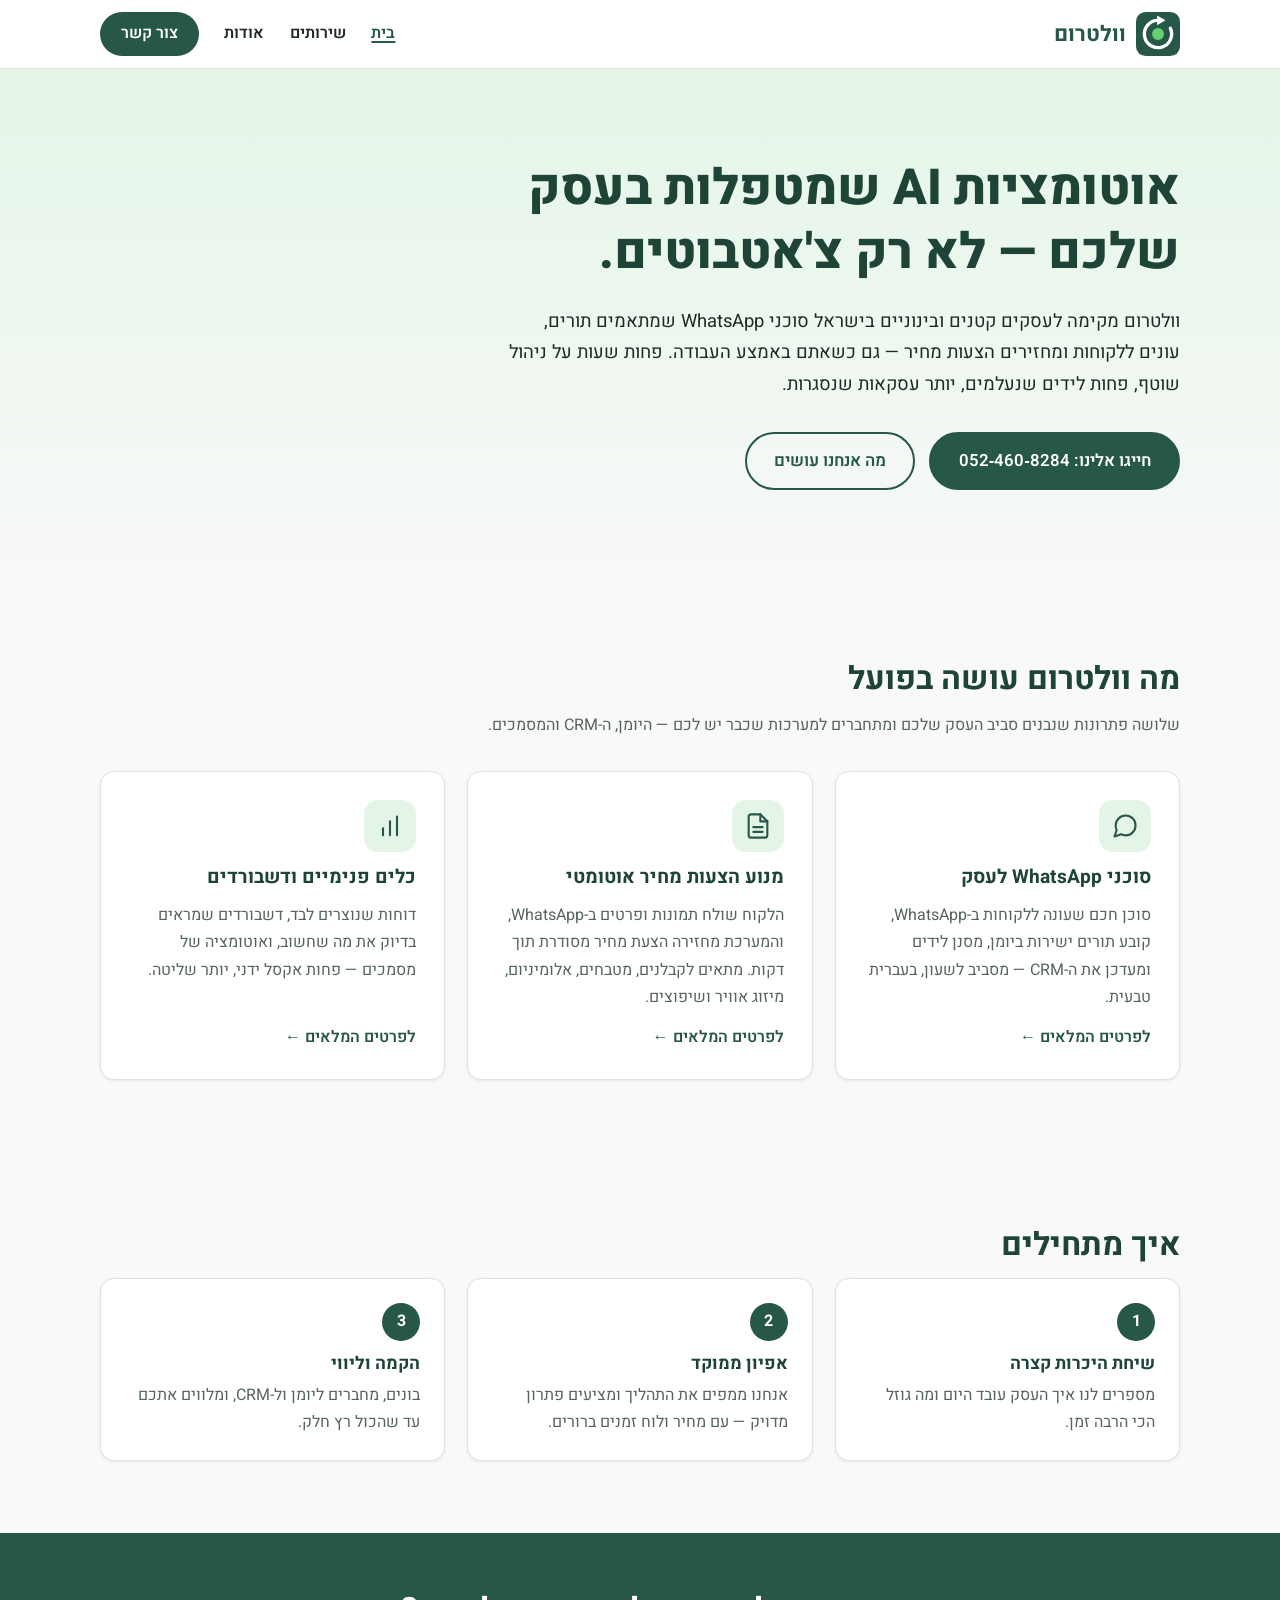
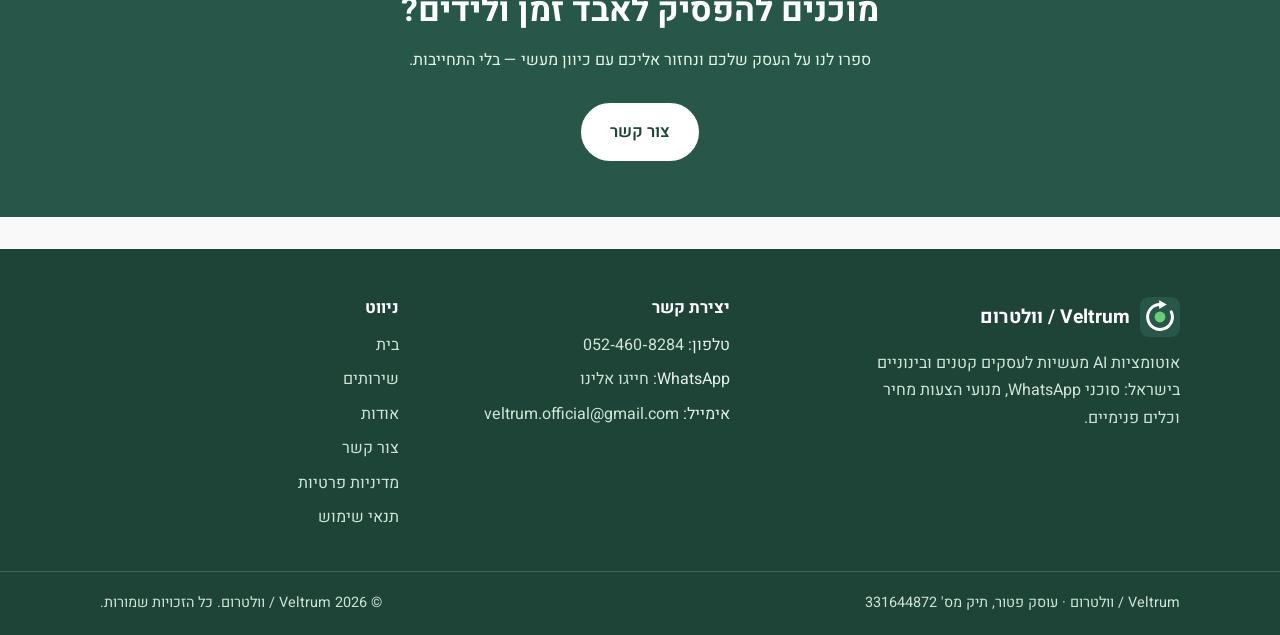
==== index.html @ fa0edea5 "Temporarily route WhatsApp contact links to phone dialing The business WhatsApp number is offline wh" ====
<!DOCTYPE html>
<html lang="he" dir="rtl">
<head>
  <meta charset="UTF-8">
  <meta name="viewport" content="width=device-width, initial-scale=1.0">
  <title>Veltrum / וולטרום — אוטומציות AI לעסקים בישראל</title>
  <meta name="description" content="וולטרום בונה סוכני WhatsApp לתיאום תורים ושירות לקוחות, מנועי הצעות מחיר אוטומטיים וכלים פנימיים לעסקים קטנים ובינוניים בישראל.">
  <link rel="canonical" href="https://veltrumhq.com/">
  <meta property="og:type" content="website">
  <meta property="og:site_name" content="Veltrum">
  <meta property="og:locale" content="he_IL">
  <meta property="og:title" content="Veltrum / וולטרום — אוטומציות AI לעסקים בישראל">
  <meta property="og:description" content="סוכני WhatsApp, מנועי הצעות מחיר וכלים פנימיים — אוטומציה מעשית עם תוצאות מדידות.">
  <meta property="og:url" content="https://veltrumhq.com/">
  <link rel="icon" type="image/svg+xml" href="assets/logo.svg">
  <link rel="preconnect" href="https://fonts.googleapis.com">
  <link rel="preconnect" href="https://fonts.gstatic.com" crossorigin>
  <link href="https://fonts.googleapis.com/css2?family=Heebo:wght@400;600;700;800&display=swap" rel="stylesheet">
  <link rel="stylesheet" href="css/style.css">
  <script type="application/ld+json">
  {
    "@context": "https://schema.org",
    "@type": "ProfessionalService",
    "name": "Veltrum",
    "alternateName": "וולטרום",
    "url": "https://veltrumhq.com/",
    "logo": "https://veltrumhq.com/assets/logo.svg",
    "telephone": "+972-52-460-8284",
    "email": "veltrum.official@gmail.com",
    "description": "אוטומציות AI לעסקים קטנים ובינוניים בישראל: סוכני WhatsApp, מנועי הצעות מחיר וכלים פנימיים.",
    "address": { "@type": "PostalAddress", "addressCountry": "IL" },
    "areaServed": "IL",
    "sameAs": ["https://wa.me/972524608284"]
  }
  </script>
</head>
<body>

  <header class="site-header">
    <div class="container header-inner">
      <a class="brand" href="index.html">
        <img src="assets/logo.svg" alt="Veltrum" class="logo">
        <span class="brand-name">וולטרום</span>
      </a>
      <nav class="site-nav" aria-label="ניווט ראשי">
        <button class="nav-toggle" type="button" aria-expanded="false" aria-controls="nav-menu">
          <span class="sr-only">פתיחת תפריט</span>
          <span class="nav-toggle-bar"></span>
          <span class="nav-toggle-bar"></span>
          <span class="nav-toggle-bar"></span>
        </button>
        <ul id="nav-menu" class="nav-menu">
          <li><a href="index.html" aria-current="page">בית</a></li>
          <li><a href="services.html">שירותים</a></li>
          <li><a href="about.html">אודות</a></li>
          <li><a href="contact.html" class="nav-cta">צור קשר</a></li>
        </ul>
      </nav>
    </div>
  </header>

  <main>

    <section class="hero">
      <div class="container">
        <h1>אוטומציות AI שמטפלות בעסק שלכם — לא רק צ'אטבוטים.</h1>
        <p class="hero-sub">
          וולטרום מקימה לעסקים קטנים ובינוניים בישראל סוכני WhatsApp שמתאמים תורים,
          עונים ללקוחות ומחזירים הצעות מחיר — גם כשאתם באמצע העבודה.
          פחות שעות על ניהול שוטף, פחות לידים שנעלמים, יותר עסקאות שנסגרות.
        </p>
        <div class="hero-actions">
          <a class="btn" href="tel:052-460-8284">חייגו&nbsp;אלינו:&nbsp;<span class="ltr-inline">052&#8209;460&#8209;8284</span></a>
          <a class="btn btn-outline" href="services.html">מה אנחנו עושים</a>
        </div>
      </div>
    </section>

    <section class="services-preview section">
      <div class="container">
        <h2 class="section-title">מה וולטרום עושה בפועל</h2>
        <p class="section-intro">
          שלושה פתרונות שנבנים סביב העסק שלכם ומתחברים למערכות שכבר יש לכם —
          היומן, ה-CRM והמסמכים.
        </p>
        <div class="card-grid">
          <article class="card">
            <div class="card-icon" aria-hidden="true">
              <svg viewBox="0 0 24 24" fill="none" stroke="currentColor" stroke-width="1.8" stroke-linecap="round" stroke-linejoin="round">
                <path d="M21 11.5a8.38 8.38 0 0 1-8.5 8.5 8.5 8.5 0 0 1-3.8-.9L3 21l1.9-5.7a8.38 8.38 0 0 1-.9-3.8 8.5 8.5 0 0 1 8.5-8.5 8.38 8.38 0 0 1 8.5 8.5z"/>
              </svg>
            </div>
            <h3>סוכני WhatsApp לעסק</h3>
            <p>
              סוכן חכם שעונה ללקוחות ב-WhatsApp, קובע תורים ישירות ביומן, מסנן לידים
              ומעדכן את ה-CRM — מסביב לשעון, בעברית טבעית.
            </p>
            <a class="card-link" href="services.html#whatsapp-agents">לפרטים המלאים ←</a>
          </article>
          <article class="card">
            <div class="card-icon" aria-hidden="true">
              <svg viewBox="0 0 24 24" fill="none" stroke="currentColor" stroke-width="1.8" stroke-linecap="round" stroke-linejoin="round">
                <path d="M14 2H6a2 2 0 0 0-2 2v16a2 2 0 0 0 2 2h12a2 2 0 0 0 2-2V8z"/>
                <polyline points="14 2 14 8 20 8"/>
                <line x1="16" y1="13" x2="8" y2="13"/>
                <line x1="16" y1="17" x2="8" y2="17"/>
              </svg>
            </div>
            <h3>מנוע הצעות מחיר אוטומטי</h3>
            <p>
              הלקוח שולח תמונות ופרטים ב-WhatsApp, והמערכת מחזירה הצעת מחיר מסודרת
              תוך דקות. מתאים לקבלנים, מטבחים, אלומיניום, מיזוג אוויר ושיפוצים.
            </p>
            <a class="card-link" href="services.html#quote-engine">לפרטים המלאים ←</a>
          </article>
          <article class="card">
            <div class="card-icon" aria-hidden="true">
              <svg viewBox="0 0 24 24" fill="none" stroke="currentColor" stroke-width="1.8" stroke-linecap="round" stroke-linejoin="round">
                <line x1="6" y1="20" x2="6" y2="14"/>
                <line x1="12" y1="20" x2="12" y2="8"/>
                <line x1="18" y1="20" x2="18" y2="4"/>
              </svg>
            </div>
            <h3>כלים פנימיים ודשבורדים</h3>
            <p>
              דוחות שנוצרים לבד, דשבורדים שמראים בדיוק את מה שחשוב, ואוטומציה של
              מסמכים — פחות אקסל ידני, יותר שליטה.
            </p>
            <a class="card-link" href="services.html#internal-tools">לפרטים המלאים ←</a>
          </article>
        </div>
      </div>
    </section>

    <section class="how-we-work section">
      <div class="container">
        <h2 class="section-title">איך מתחילים</h2>
        <ol class="steps">
          <li>
            <h3>שיחת היכרות קצרה</h3>
            <p>מספרים לנו איך העסק עובד היום ומה גוזל הכי הרבה זמן.</p>
          </li>
          <li>
            <h3>אפיון ממוקד</h3>
            <p>אנחנו ממפים את התהליך ומציעים פתרון מדויק — עם מחיר ולוח זמנים ברורים.</p>
          </li>
          <li>
            <h3>הקמה וליווי</h3>
            <p>בונים, מחברים ליומן ול-CRM, ומלווים אתכם עד שהכול רץ חלק.</p>
          </li>
        </ol>
      </div>
    </section>

    <section class="cta">
      <div class="container">
        <h2>מוכנים להפסיק לאבד זמן ולידים?</h2>
        <p>ספרו לנו על העסק שלכם ונחזור אליכם עם כיוון מעשי — בלי התחייבות.</p>
        <a class="btn btn-on-dark" href="contact.html">צור קשר</a>
      </div>
    </section>

  </main>

  <footer class="site-footer">
    <div class="container footer-grid">
      <div>
        <div class="footer-brand-row">
          <img src="assets/logo.svg" alt="Veltrum" class="logo">
          <span class="footer-brand-name">Veltrum / וולטרום</span>
        </div>
        <p class="footer-tagline">
          אוטומציות AI מעשיות לעסקים קטנים ובינוניים בישראל: סוכני WhatsApp,
          מנועי הצעות מחיר וכלים פנימיים.
        </p>
      </div>
      <div>
        <h2 class="footer-heading">יצירת קשר</h2>
        <ul class="footer-list">
          <li>טלפון: <a href="tel:052-460-8284"><span class="ltr-inline">052&#8209;460&#8209;8284</span></a></li>
          <li>WhatsApp: <a href="tel:052-460-8284">חייגו&nbsp;אלינו</a></li>
          <li>אימייל: <a href="mailto:veltrum.official@gmail.com">veltrum.official@gmail.com</a></li>
        </ul>
      </div>
      <div>
        <h2 class="footer-heading">ניווט</h2>
        <ul class="footer-list">
          <li><a href="index.html">בית</a></li>
          <li><a href="services.html">שירותים</a></li>
          <li><a href="about.html">אודות</a></li>
          <li><a href="contact.html">צור קשר</a></li>
          <li><a href="privacy.html">מדיניות פרטיות</a></li>
          <li><a href="terms.html">תנאי שימוש</a></li>
        </ul>
      </div>
    </div>
    <div class="footer-bottom">
      <div class="container">
        <p>Veltrum / וולטרום · עוסק פטור, תיק מס' 331644872</p>
        <p>© 2026 Veltrum / וולטרום. כל הזכויות שמורות.</p>
      </div>
    </div>
  </footer>

  <script src="js/main.js"></script>
</body>
</html>
---- css/style.css ----
/* ==========================================================================
   Veltrum — shared stylesheet (all pages)
   Mobile-first, RTL (html[dir="rtl"]). Palette extracted from the brand logo.
   ========================================================================== */

:root {
  --green-900: #1E4438; /* footer / deep surfaces */
  --green-800: #275749; /* primary brand green (logo tile) */
  --green-700: #33705E; /* hover shade */
  --accent: #67D073;    /* bright logo green — decorative only (fails AA on light bg) */
  --accent-soft: #E4F5E7;
  --bg: #F8F9F8;
  --surface: #FFFFFF;
  --text: #1F2A26;
  --text-muted: #55655E;
  --border: #DCE4DF;
  --footer-link: #CFE5D6;
  --radius: 14px;
  --shadow-sm: 0 1px 3px rgba(31, 42, 38, 0.08);
  --shadow-md: 0 6px 20px rgba(31, 42, 38, 0.10);
  --container: 1120px;
}

/* --- Reset / base ------------------------------------------------------- */

*,
*::before,
*::after {
  box-sizing: border-box;
  margin: 0;
  padding: 0;
}

html {
  scroll-behavior: smooth;
}

body {
  font-family: 'Heebo', sans-serif;
  font-size: 1rem;
  line-height: 1.7;
  color: var(--text);
  background-color: var(--bg);
  direction: rtl;
  text-align: right;
  overflow-wrap: break-word;
}

img,
svg {
  max-width: 100%;
  display: block;
}

a {
  color: var(--green-800);
  text-decoration: underline;
  text-underline-offset: 3px;
}

a:hover {
  color: var(--green-700);
}

:focus-visible {
  outline: 3px solid var(--green-800);
  outline-offset: 2px;
  border-radius: 4px;
}

ul,
ol {
  padding-inline-start: 1.4rem;
}

h1,
h2,
h3 {
  color: var(--green-900);
  line-height: 1.3;
  font-weight: 700;
}

.container {
  width: 100%;
  max-width: var(--container);
  margin-inline: auto;
  padding-inline: 1.25rem;
}

.sr-only {
  position: absolute;
  width: 1px;
  height: 1px;
  padding: 0;
  margin: -1px;
  overflow: hidden;
  clip: rect(0 0 0 0);
  white-space: nowrap;
  border: 0;
}

/* Keep phone numbers reading left-to-right inside RTL text */
.ltr-inline {
  direction: ltr;
  unicode-bidi: isolate;
  display: inline-block;
}

/* --- Buttons ------------------------------------------------------------ */

.btn {
  display: inline-block;
  padding: 0.8rem 1.7rem;
  border-radius: 999px;
  font-weight: 600;
  font-size: 1.05rem;
  text-decoration: none;
  border: 2px solid var(--green-800);
  background-color: var(--green-800);
  color: #FFFFFF;
  transition: background-color 0.2s ease, color 0.2s ease, transform 0.1s ease;
}

.btn:hover {
  background-color: var(--green-700);
  border-color: var(--green-700);
  color: #FFFFFF;
  transform: translateY(-1px);
}

.btn-outline {
  background-color: transparent;
  color: var(--green-800);
}

.btn-outline:hover {
  background-color: var(--accent-soft);
  color: var(--green-900);
}

.btn-on-dark {
  background-color: #FFFFFF;
  border-color: #FFFFFF;
  color: var(--green-900);
}

.btn-on-dark:hover {
  background-color: var(--accent-soft);
  border-color: var(--accent-soft);
  color: var(--green-900);
}

.btn-on-dark:focus-visible,
.site-footer a:focus-visible {
  outline-color: #FFFFFF;
}

/* --- Header / navigation ------------------------------------------------ */

.site-header {
  position: sticky;
  top: 0;
  z-index: 50;
  background-color: var(--surface);
  border-bottom: 1px solid var(--border);
}

.header-inner {
  display: flex;
  align-items: center;
  justify-content: space-between;
  gap: 1rem;
  min-height: 68px;
}

.brand {
  display: flex;
  align-items: center;
  gap: 0.65rem;
  text-decoration: none;
}

.logo {
  height: 44px;
  width: 44px;
}

.brand-name {
  font-size: 1.35rem;
  font-weight: 700;
  color: var(--green-800);
}

.nav-toggle {
  display: inline-flex;
  flex-direction: column;
  justify-content: center;
  gap: 5px;
  width: 44px;
  height: 44px;
  padding: 10px;
  background: none;
  border: 1px solid var(--border);
  border-radius: 10px;
  cursor: pointer;
}

.nav-toggle-bar {
  display: block;
  width: 100%;
  height: 2.5px;
  border-radius: 2px;
  background-color: var(--green-800);
  transition: transform 0.2s ease, opacity 0.2s ease;
}

.nav-toggle[aria-expanded="true"] .nav-toggle-bar:nth-child(2) {
  transform: translateY(7.5px) rotate(45deg);
}

.nav-toggle[aria-expanded="true"] .nav-toggle-bar:nth-child(3) {
  opacity: 0;
}

.nav-toggle[aria-expanded="true"] .nav-toggle-bar:nth-child(4) {
  transform: translateY(-7.5px) rotate(-45deg);
}

.nav-menu {
  display: none;
  position: absolute;
  top: 100%;
  right: 0;
  left: 0;
  flex-direction: column;
  gap: 0;
  list-style: none;
  padding: 0.5rem 1.25rem 1rem;
  background-color: var(--surface);
  border-bottom: 1px solid var(--border);
  box-shadow: var(--shadow-md);
}

.nav-menu.open {
  display: flex;
}

.nav-menu a {
  display: block;
  padding: 0.7rem 0.25rem;
  font-weight: 600;
  text-decoration: none;
  color: var(--text);
}

.nav-menu a:hover {
  color: var(--green-800);
  text-decoration: underline;
}

.nav-menu a[aria-current="page"] {
  color: var(--green-800);
  text-decoration: underline;
  text-decoration-thickness: 2px;
}

.nav-menu .nav-cta {
  margin-top: 0.5rem;
  padding: 0.55rem 1.2rem;
  border-radius: 999px;
  background-color: var(--green-800);
  color: #FFFFFF;
  text-align: center;
}

.nav-menu .nav-cta:hover {
  background-color: var(--green-700);
  color: #FFFFFF;
  text-decoration: none;
}

/* The current-page rule above must not repaint the CTA pill's white text */
.nav-menu .nav-cta[aria-current="page"] {
  color: #FFFFFF;
  text-decoration: underline;
  text-decoration-thickness: 2px;
  text-underline-offset: 4px;
}

/* --- Hero --------------------------------------------------------------- */

.hero {
  background: linear-gradient(180deg, var(--accent-soft) 0%, var(--bg) 100%);
  padding-block: 3.5rem 4rem;
}

.hero h1 {
  font-size: clamp(1.9rem, 5.5vw, 3.1rem);
  font-weight: 800;
  max-width: 46rem;
}

.hero-sub {
  margin-top: 1.25rem;
  font-size: 1.15rem;
  max-width: 42rem;
}

.hero-actions {
  display: flex;
  flex-wrap: wrap;
  gap: 0.9rem;
  margin-top: 2rem;
}

/* --- Generic sections --------------------------------------------------- */

.section {
  padding-block: 3.5rem;
}

.section-title {
  font-size: clamp(1.5rem, 3.5vw, 2rem);
  margin-bottom: 0.75rem;
}

.section-intro {
  color: var(--text-muted);
  max-width: 44rem;
  margin-bottom: 2rem;
}

/* --- Cards (services preview / steps) ----------------------------------- */

.card-grid {
  display: grid;
  grid-template-columns: 1fr;
  gap: 1.4rem;
}

.card {
  background-color: var(--surface);
  border: 1px solid var(--border);
  border-radius: var(--radius);
  padding: 1.75rem;
  box-shadow: var(--shadow-sm);
  display: flex;
  flex-direction: column;
  gap: 0.8rem;
}

.card-icon {
  width: 52px;
  height: 52px;
  border-radius: 14px;
  background-color: var(--accent-soft);
  display: flex;
  align-items: center;
  justify-content: center;
  color: var(--green-800);
}

.card-icon svg {
  width: 28px;
  height: 28px;
}

.card h3 {
  font-size: 1.2rem;
}

.card p {
  color: var(--text-muted);
  flex-grow: 1;
}

.card-link {
  font-weight: 600;
  text-decoration: none;
}

.card-link:hover {
  text-decoration: underline;
}

.steps {
  counter-reset: step;
  list-style: none;
  padding: 0;
  display: grid;
  grid-template-columns: 1fr;
  gap: 1.4rem;
}

.steps li {
  counter-increment: step;
  background-color: var(--surface);
  border: 1px solid var(--border);
  border-radius: var(--radius);
  padding: 1.5rem;
  box-shadow: var(--shadow-sm);
}

.steps li::before {
  content: counter(step);
  display: inline-flex;
  align-items: center;
  justify-content: center;
  width: 38px;
  height: 38px;
  border-radius: 50%;
  background-color: var(--green-800);
  color: #FFFFFF;
  font-weight: 700;
  margin-bottom: 0.8rem;
}

.steps h3 {
  font-size: 1.1rem;
  margin-bottom: 0.35rem;
}

.steps p {
  color: var(--text-muted);
}

/* --- CTA band ----------------------------------------------------------- */

.cta {
  background-color: var(--green-800);
  padding-block: 3.5rem;
  text-align: center;
}

.cta h2 {
  color: #FFFFFF;
  font-size: clamp(1.5rem, 4vw, 2.1rem);
}

.cta p {
  color: var(--accent-soft);
  max-width: 38rem;
  margin: 0.9rem auto 1.8rem;
}

.cta .btn {
  margin-inline: 0.4rem;
}

/* --- Page hero (inner pages) -------------------------------------------- */

.page-hero {
  background: linear-gradient(180deg, var(--accent-soft) 0%, var(--bg) 100%);
  padding-block: 2.75rem;
}

.page-hero h1 {
  font-size: clamp(1.8rem, 4.5vw, 2.6rem);
  font-weight: 800;
}

.page-hero p {
  margin-top: 0.9rem;
  max-width: 44rem;
  font-size: 1.1rem;
}

.updated-date {
  color: var(--text-muted);
  font-size: 0.95rem;
}

/* --- Services page ------------------------------------------------------ */

.service {
  background-color: var(--surface);
  border: 1px solid var(--border);
  border-radius: var(--radius);
  box-shadow: var(--shadow-sm);
  padding: 2rem 1.75rem;
  margin-bottom: 1.75rem;
}

.service h2 {
  font-size: clamp(1.3rem, 3vw, 1.6rem);
  margin-bottom: 0.9rem;
}

.service > p {
  max-width: 48rem;
}

.example {
  background-color: var(--accent-soft);
  border-inline-start: 4px solid var(--accent);
  border-radius: 10px;
  padding: 1rem 1.25rem;
  margin-block: 1.25rem;
  max-width: 48rem;
}

.example strong {
  color: var(--green-900);
}

.benefits {
  list-style: none;
  padding: 0;
  margin-top: 1rem;
  display: grid;
  gap: 0.5rem;
}

.benefits li {
  padding-inline-start: 1.7rem;
  position: relative;
}

.benefits li::before {
  content: "";
  position: absolute;
  inset-inline-start: 0;
  top: 0.42em;
  width: 0.95em;
  height: 0.95em;
  border-radius: 50%;
  background-color: var(--green-800);
  background-image: url("data:image/svg+xml,%3Csvg xmlns='http://www.w3.org/2000/svg' viewBox='0 0 16 16'%3E%3Cpath d='M4 8.5 7 11l5 -6' fill='none' stroke='%23FFFFFF' stroke-width='2' stroke-linecap='round' stroke-linejoin='round'/%3E%3C/svg%3E");
  background-size: 70%;
  background-position: center;
  background-repeat: no-repeat;
}

.service-cta {
  margin-top: 1.4rem;
}

/* --- About page --------------------------------------------------------- */

.about-content {
  max-width: 46rem;
}

.about-content p + p {
  margin-top: 1.2rem;
}

.values {
  list-style: none;
  padding: 0;
  margin-top: 1.5rem;
  display: grid;
  gap: 0.9rem;
}

.values li {
  background-color: var(--surface);
  border: 1px solid var(--border);
  border-radius: 10px;
  padding: 1rem 1.25rem;
}

.values strong {
  color: var(--green-800);
}

/* --- Contact page ------------------------------------------------------- */

.contact-channels {
  display: grid;
  grid-template-columns: 1fr;
  gap: 1.4rem;
}

.channel {
  position: relative;
  display: flex;
  flex-direction: column;
  align-items: flex-start;
  gap: 0.6rem;
  background-color: var(--surface);
  border: 1px solid var(--border);
  border-radius: var(--radius);
  padding: 1.75rem;
  box-shadow: var(--shadow-sm);
  color: var(--text);
  transition: box-shadow 0.2s ease, transform 0.1s ease;
}

.channel:hover {
  box-shadow: var(--shadow-md);
  transform: translateY(-2px);
  color: var(--text);
}

.channel-icon {
  width: 52px;
  height: 52px;
  border-radius: 14px;
  background-color: var(--accent-soft);
  display: flex;
  align-items: center;
  justify-content: center;
  color: var(--green-800);
}

.channel-icon svg {
  width: 28px;
  height: 28px;
}

.channel h2 {
  font-size: 1.25rem;
}

.channel-value {
  font-weight: 600;
  color: var(--green-800);
  text-decoration: underline;
  text-underline-offset: 3px;
}

/* Stretch the channel link over the whole card so the card stays clickable
   while only the number/address text lives inside the anchor */
.channel-value::after {
  content: "";
  position: absolute;
  inset: 0;
  border-radius: var(--radius);
}

.channel .channel-value:focus-visible {
  outline: none;
}

.channel:focus-within {
  outline: 3px solid var(--green-800);
  outline-offset: 2px;
}

.channel-note {
  color: var(--text-muted);
  font-size: 0.95rem;
}

.channel-primary {
  background-color: var(--green-800);
  border-color: var(--green-800);
  color: #FFFFFF;
}

.channel-primary:hover {
  color: #FFFFFF;
  background-color: var(--green-700);
}

.channel-primary h2,
.channel-primary .channel-value {
  color: #FFFFFF;
}

.channel-primary .channel-note {
  color: var(--accent-soft);
}

.channel-primary .channel-icon {
  background-color: rgba(255, 255, 255, 0.14);
  color: #FFFFFF;
}

.channel-badge {
  display: inline-block;
  background-color: var(--accent);
  color: var(--green-900);
  font-size: 0.85rem;
  font-weight: 700;
  border-radius: 999px;
  padding: 0.1rem 0.8rem;
}

.contact-note {
  margin-top: 2rem;
  color: var(--text-muted);
  max-width: 44rem;
}

/* --- Legal pages (privacy / terms) -------------------------------------- */

.legal-content {
  max-width: 46rem;
  background-color: var(--surface);
  border: 1px solid var(--border);
  border-radius: var(--radius);
  padding: 2rem 1.75rem;
  box-shadow: var(--shadow-sm);
}

.legal-content h2 {
  font-size: 1.3rem;
  margin-top: 2rem;
  margin-bottom: 0.6rem;
}

.legal-content h2:first-of-type {
  margin-top: 0;
}

.legal-content h3 {
  font-size: 1.1rem;
  margin-top: 1.4rem;
  margin-bottom: 0.4rem;
}

.legal-content p + p {
  margin-top: 0.8rem;
}

.legal-content ul {
  margin-block: 0.6rem;
  display: grid;
  gap: 0.35rem;
}

/* --- Footer ------------------------------------------------------------- */

.site-footer {
  background-color: var(--green-900);
  color: #E6EFEA;
  padding-block: 3rem 0;
  margin-top: 2rem;
}

.footer-grid {
  display: grid;
  grid-template-columns: 1fr;
  gap: 2rem;
  padding-bottom: 2.5rem;
}

.footer-brand-row {
  display: flex;
  align-items: center;
  gap: 0.65rem;
  margin-bottom: 0.8rem;
}

.footer-brand-row .logo {
  height: 40px;
  width: 40px;
}

.footer-brand-name {
  font-size: 1.2rem;
  font-weight: 700;
  color: #FFFFFF;
}

.footer-tagline {
  color: var(--footer-link);
  max-width: 20rem;
}

.footer-heading {
  color: #FFFFFF;
  font-size: 1.05rem;
  margin-bottom: 0.8rem;
}

.footer-list {
  list-style: none;
  padding: 0;
  display: grid;
  gap: 0.45rem;
}

.site-footer a {
  color: var(--footer-link);
  text-decoration: none;
}

.site-footer a:hover {
  color: #FFFFFF;
  text-decoration: underline;
}

.footer-bottom {
  border-top: 1px solid rgba(255, 255, 255, 0.16);
  padding-block: 1.2rem;
}

.footer-bottom .container {
  display: flex;
  flex-direction: column;
  gap: 0.3rem;
}

.footer-bottom p {
  color: var(--footer-link);
  font-size: 0.9rem;
}

/* --- Desktop ------------------------------------------------------------ */

@media (min-width: 820px) {
  .nav-toggle {
    display: none;
  }

  .nav-menu {
    display: flex;
    position: static;
    flex-direction: row;
    align-items: center;
    gap: 1.6rem;
    padding: 0;
    background: none;
    border: none;
    box-shadow: none;
  }

  .nav-menu a {
    padding: 0.4rem 0;
  }

  .nav-menu .nav-cta {
    margin-top: 0;
    padding: 0.55rem 1.3rem;
  }

  .hero {
    padding-block: 5.5rem 6rem;
  }

  .section {
    padding-block: 4.5rem;
  }

  .card-grid,
  .steps,
  .contact-channels {
    grid-template-columns: repeat(3, 1fr);
  }

  .service {
    padding: 2.5rem;
  }

  .footer-grid {
    grid-template-columns: 1.4fr 1fr 1fr;
  }

  .footer-bottom .container {
    flex-direction: row;
    justify-content: space-between;
  }
}
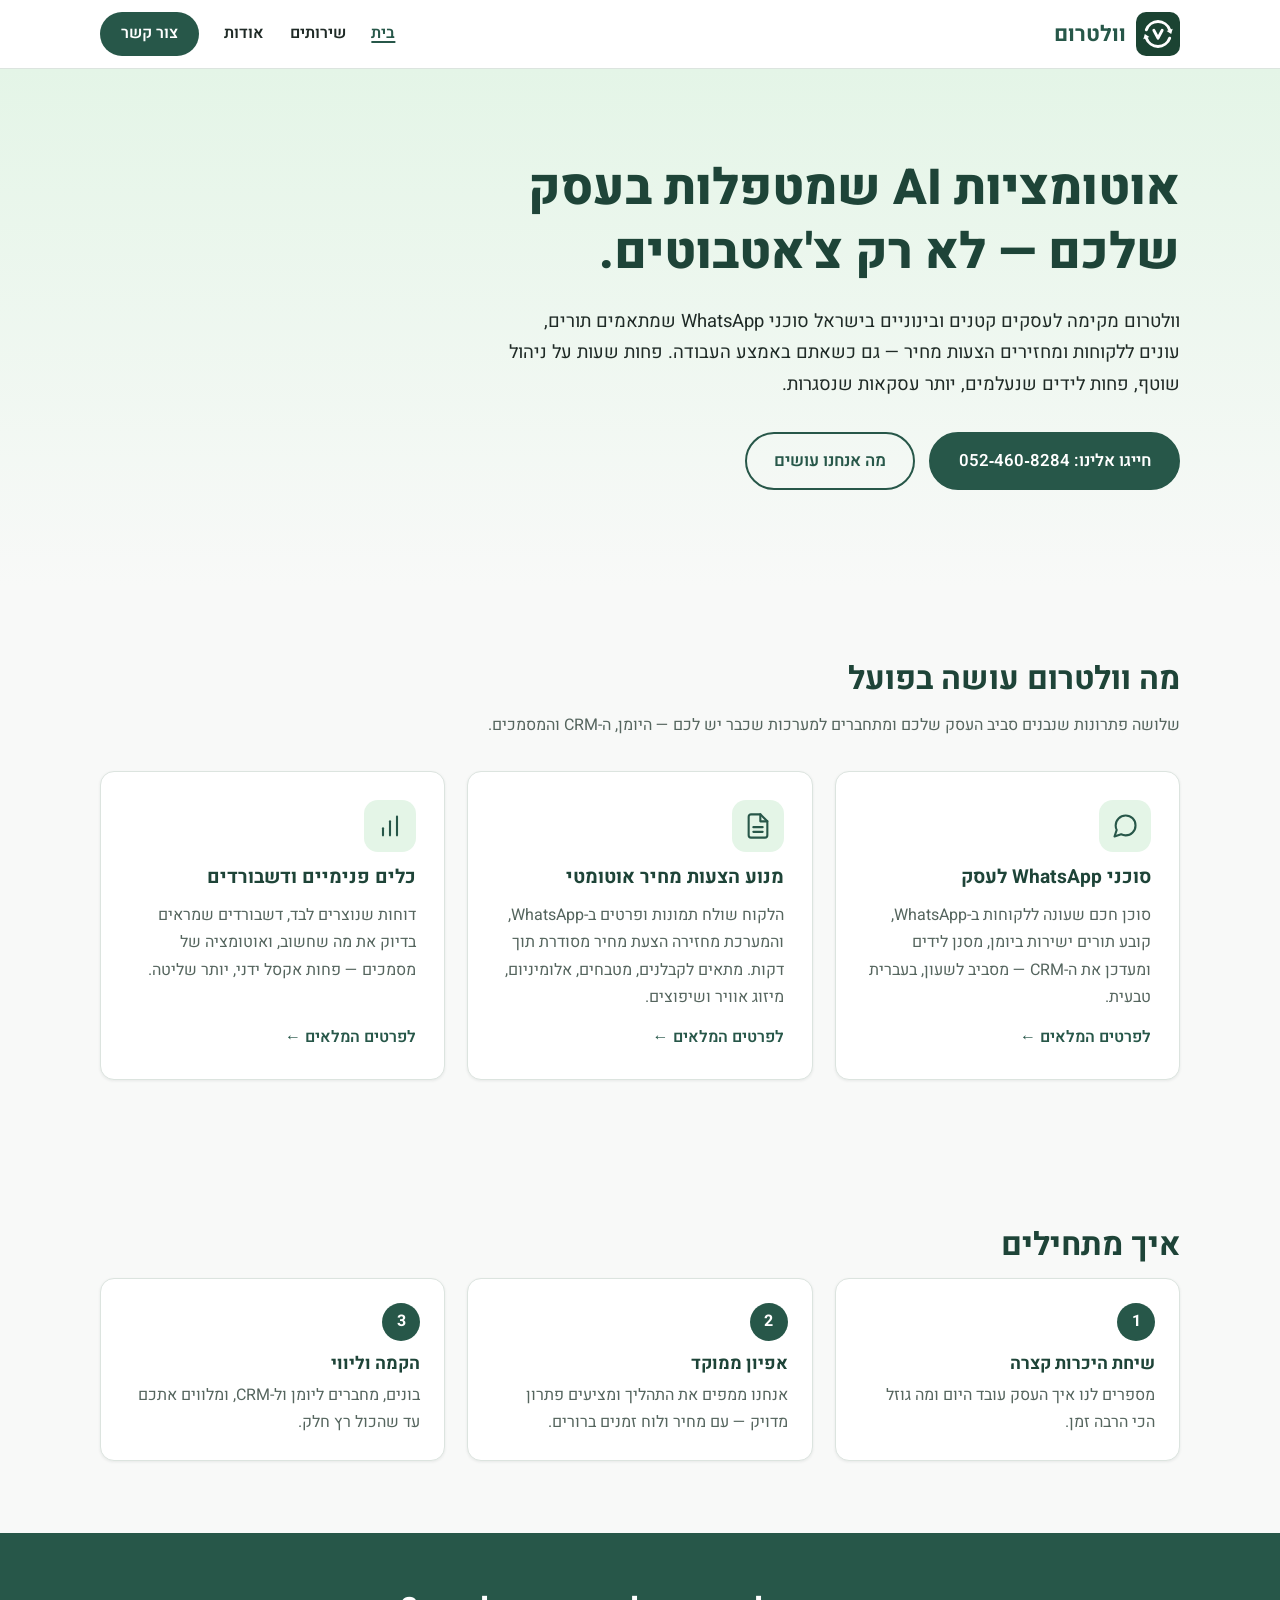
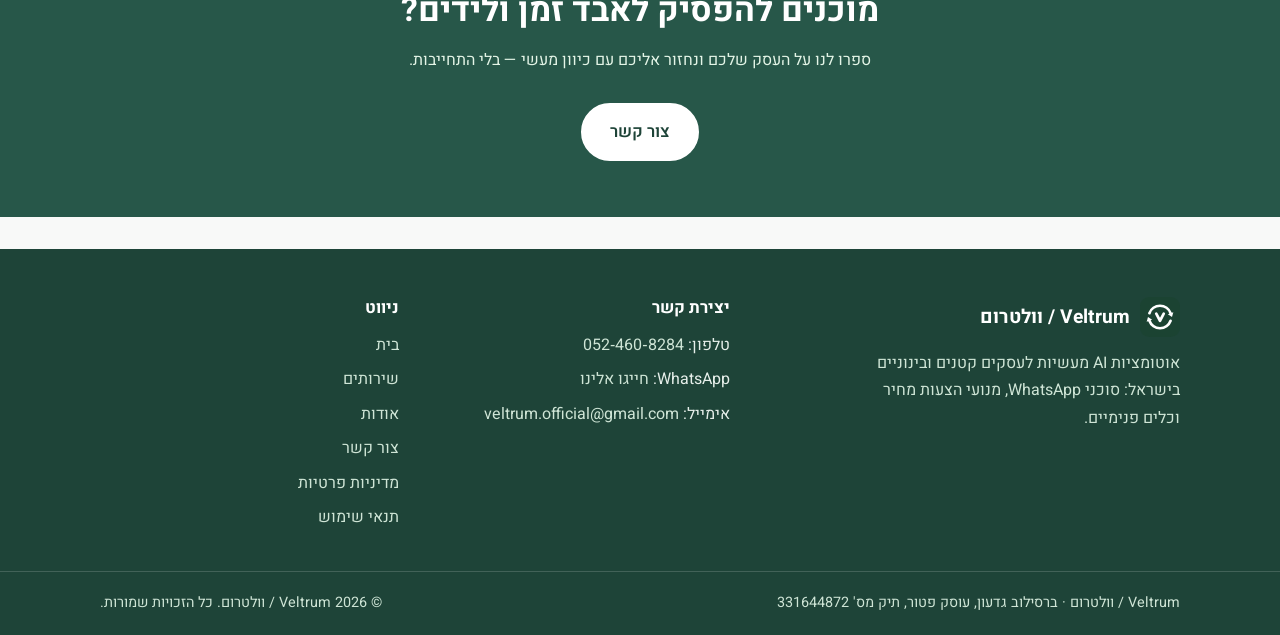
==== commit 31634747: "Add the legal owner name across the site for business verification The footer of every page now carr" ====
--- a/index.html
+++ b/index.html
@@ -23,6 +23,7 @@
     "@type": "ProfessionalService",
     "name": "Veltrum",
     "alternateName": "וולטרום",
+    "founder": { "@type": "Person", "name": "ברסילוב גדעון" },
     "url": "https://veltrumhq.com/",
     "logo": "https://veltrumhq.com/assets/logo.svg",
     "telephone": "+972-52-460-8284",
@@ -196,7 +197,7 @@
     </div>
     <div class="footer-bottom">
       <div class="container">
-        <p>Veltrum / וולטרום · עוסק פטור, תיק מס' 331644872</p>
+        <p>Veltrum / וולטרום · ברסילוב גדעון, עוסק פטור, תיק מס' 331644872</p>
         <p>© 2026 Veltrum / וולטרום. כל הזכויות שמורות.</p>
       </div>
     </div>
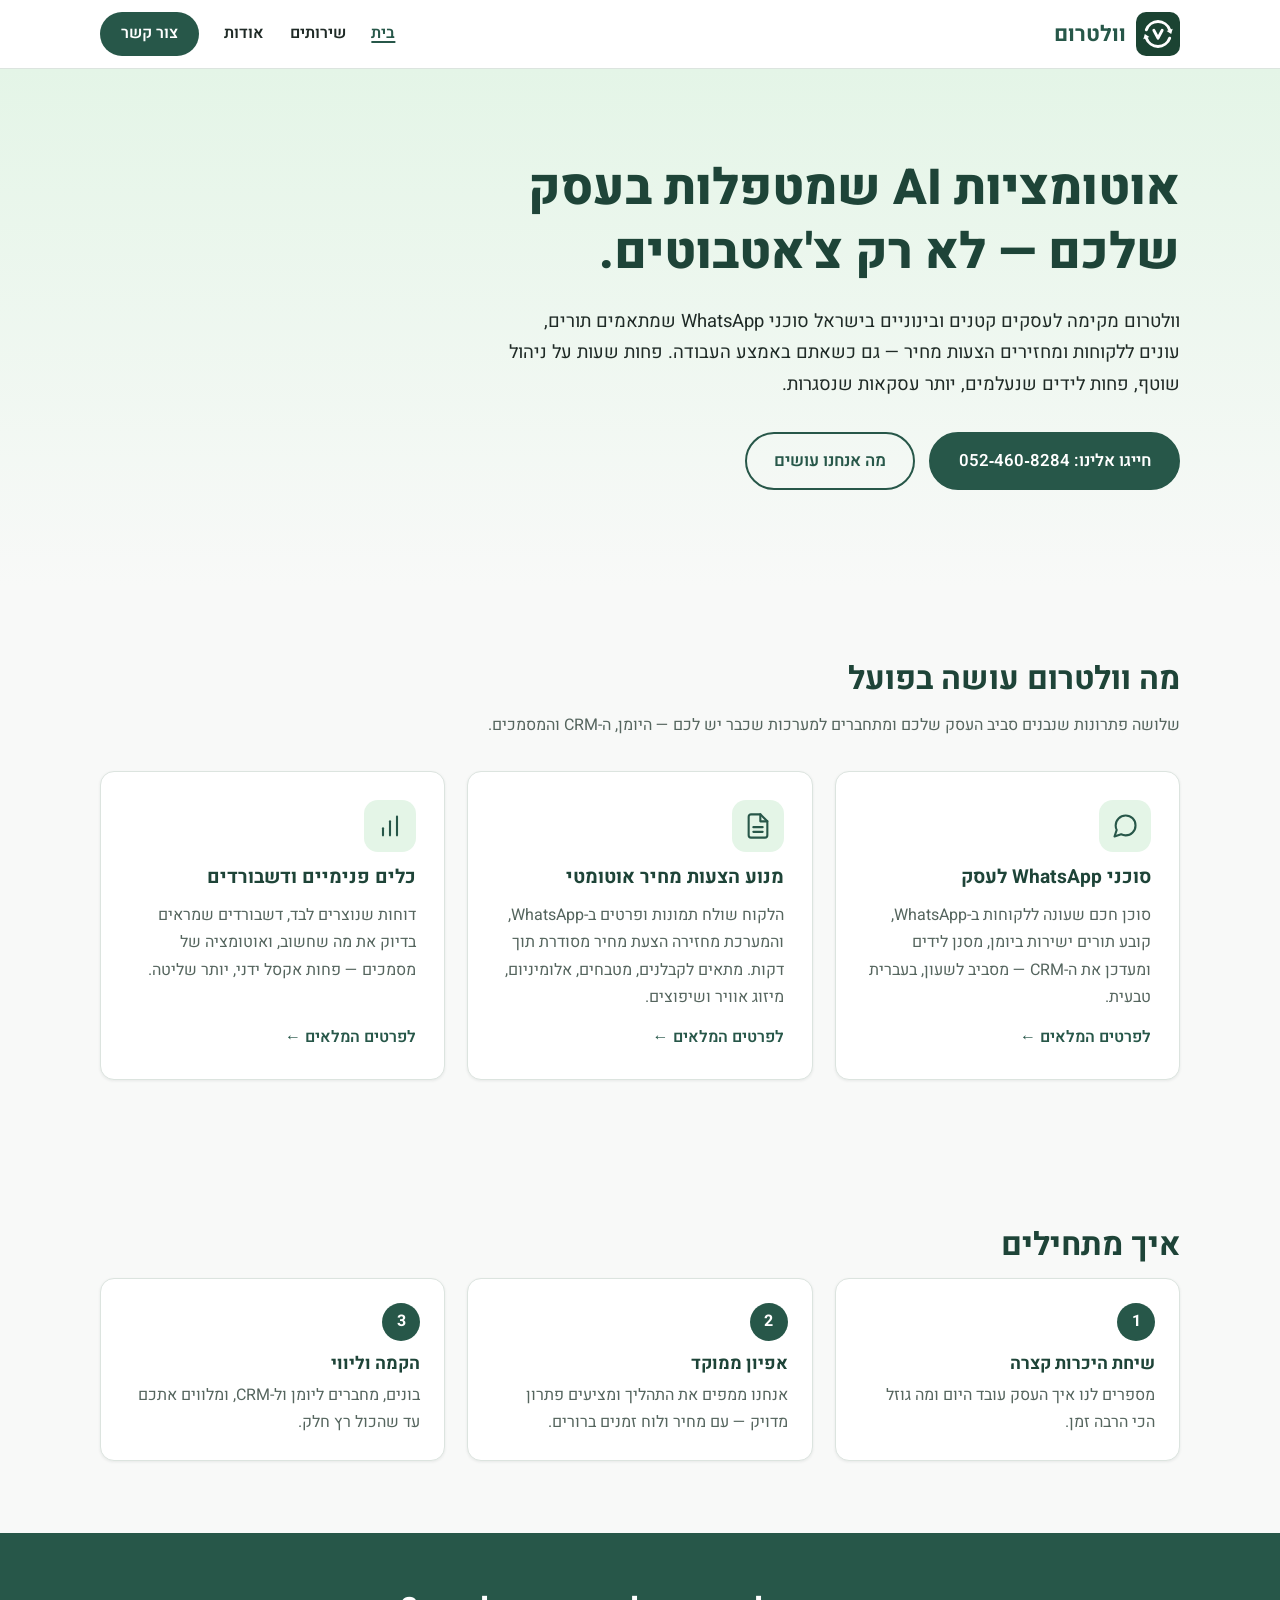
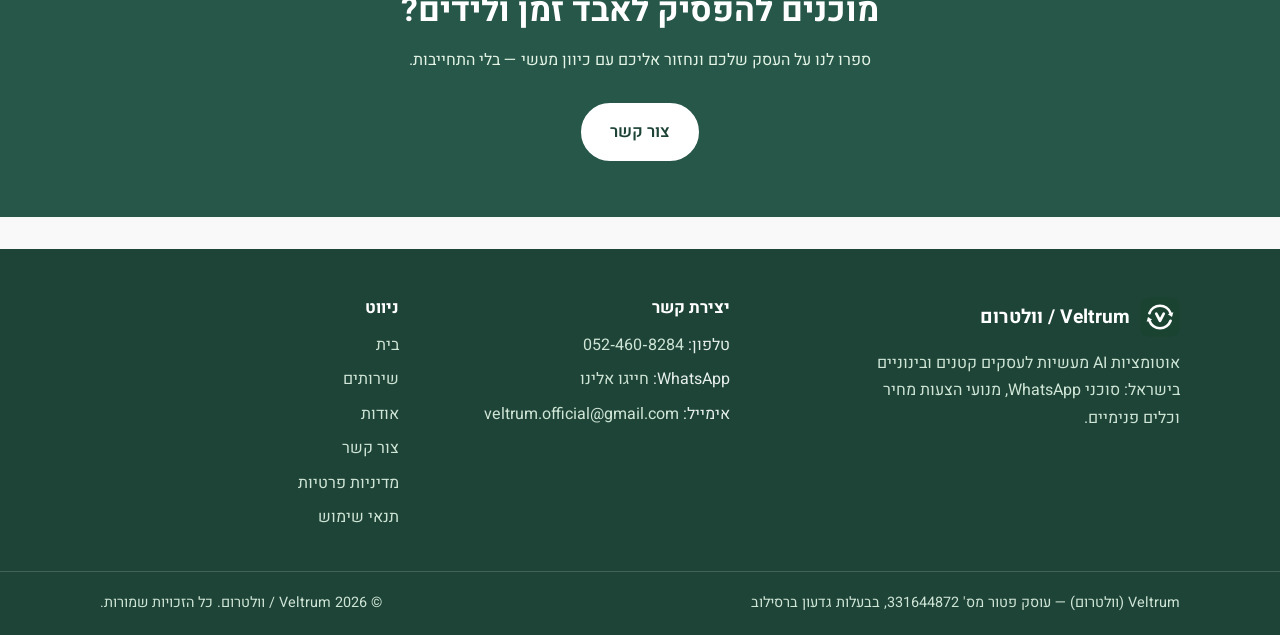
==== commit f7d4560a: "Adopt the owner's revised legal snippet and privacy policy Site-wide footer now uses the standard le" ====
--- a/index.html
+++ b/index.html
@@ -23,7 +23,7 @@
     "@type": "ProfessionalService",
     "name": "Veltrum",
     "alternateName": "וולטרום",
-    "founder": { "@type": "Person", "name": "ברסילוב גדעון" },
+    "founder": { "@type": "Person", "name": "גדעון ברסילוב" },
     "url": "https://veltrumhq.com/",
     "logo": "https://veltrumhq.com/assets/logo.svg",
     "telephone": "+972-52-460-8284",
@@ -197,7 +197,7 @@
     </div>
     <div class="footer-bottom">
       <div class="container">
-        <p>Veltrum / וולטרום · ברסילוב גדעון, עוסק פטור, תיק מס' 331644872</p>
+        <p class="legal-footer">Veltrum (וולטרום) — עוסק פטור מס' 331644872, בבעלות גדעון ברסילוב</p>
         <p>© 2026 Veltrum / וולטרום. כל הזכויות שמורות.</p>
       </div>
     </div>
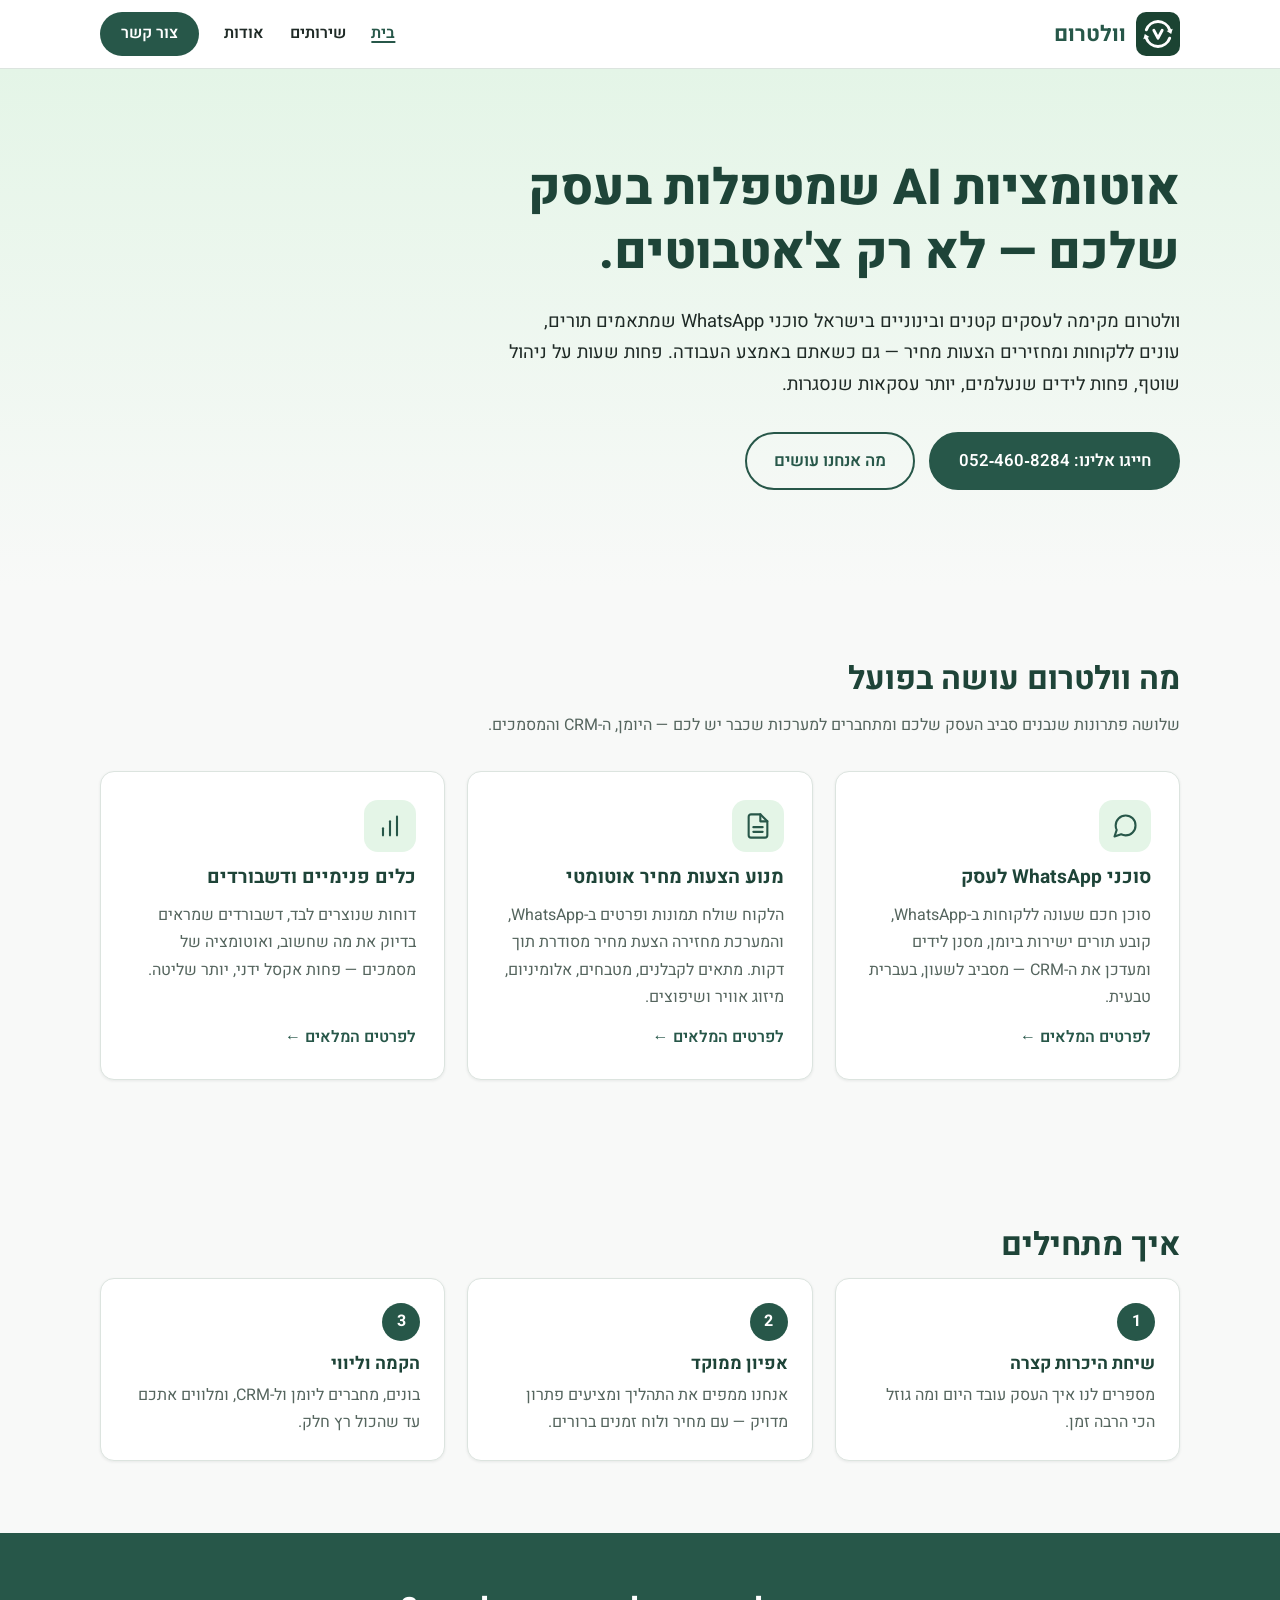
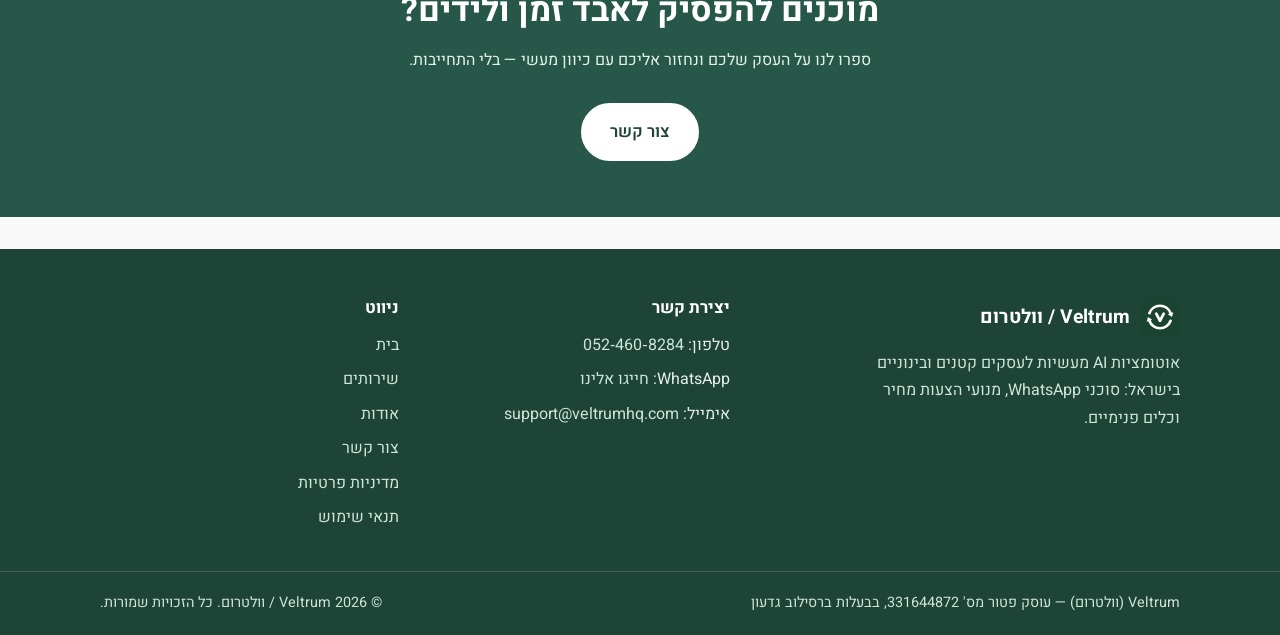
==== commit 30e36979: "Use the exact registered legal name and domain support email The visible legal name across the site " ====
--- a/index.html
+++ b/index.html
@@ -23,11 +23,11 @@
     "@type": "ProfessionalService",
     "name": "Veltrum",
     "alternateName": "וולטרום",
-    "founder": { "@type": "Person", "name": "גדעון ברסילוב" },
+    "founder": { "@type": "Person", "name": "ברסילוב גדעון" },
     "url": "https://veltrumhq.com/",
     "logo": "https://veltrumhq.com/assets/logo.svg",
     "telephone": "+972-52-460-8284",
-    "email": "veltrum.official@gmail.com",
+    "email": "support@veltrumhq.com",
     "description": "אוטומציות AI לעסקים קטנים ובינוניים בישראל: סוכני WhatsApp, מנועי הצעות מחיר וכלים פנימיים.",
     "address": { "@type": "PostalAddress", "addressCountry": "IL" },
     "areaServed": "IL",
@@ -180,7 +180,7 @@
         <ul class="footer-list">
           <li>טלפון: <a href="tel:052-460-8284"><span class="ltr-inline">052&#8209;460&#8209;8284</span></a></li>
           <li>WhatsApp: <a href="tel:052-460-8284">חייגו&nbsp;אלינו</a></li>
-          <li>אימייל: <a href="mailto:veltrum.official@gmail.com">veltrum.official@gmail.com</a></li>
+          <li>אימייל: <a href="mailto:support@veltrumhq.com">support@veltrumhq.com</a></li>
         </ul>
       </div>
       <div>
@@ -197,7 +197,7 @@
     </div>
     <div class="footer-bottom">
       <div class="container">
-        <p class="legal-footer">Veltrum (וולטרום) — עוסק פטור מס' 331644872, בבעלות גדעון ברסילוב</p>
+        <p class="legal-footer">Veltrum (וולטרום) — עוסק פטור מס' 331644872, בבעלות ברסילוב גדעון</p>
         <p>© 2026 Veltrum / וולטרום. כל הזכויות שמורות.</p>
       </div>
     </div>
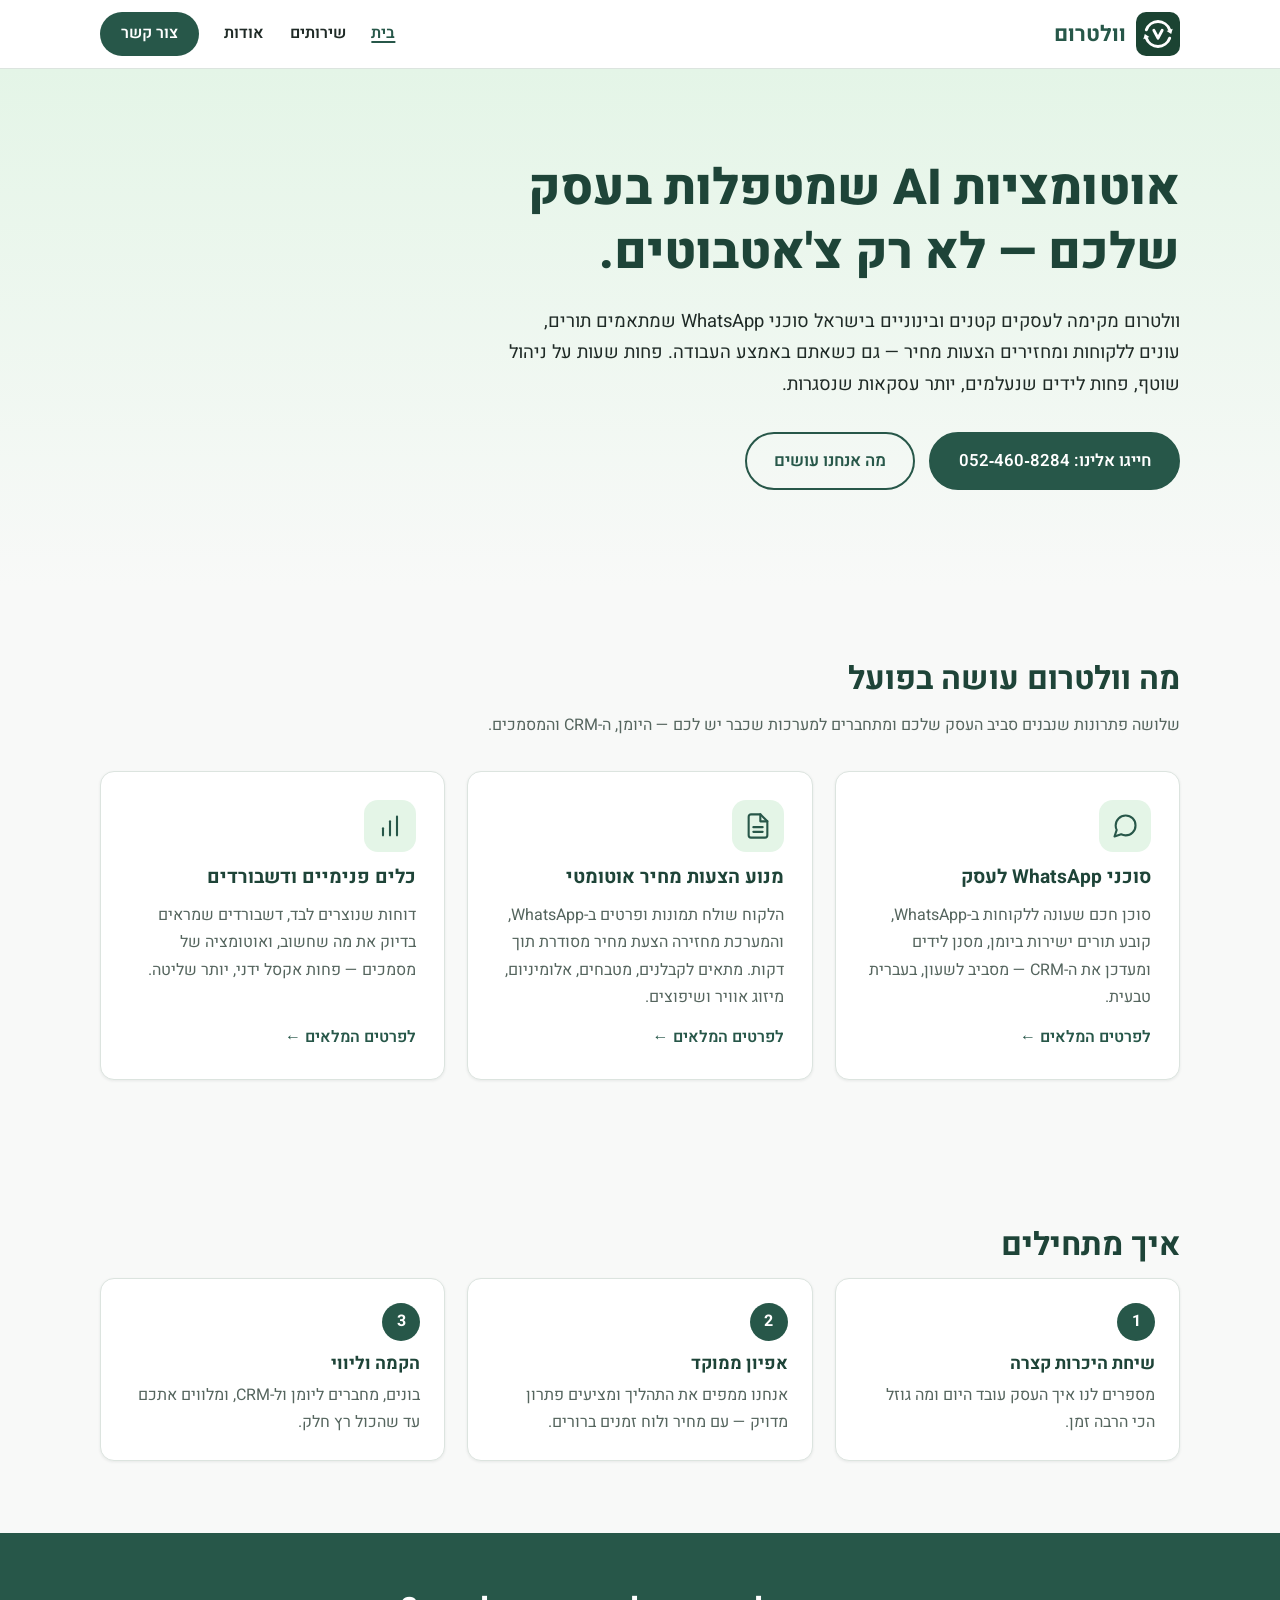
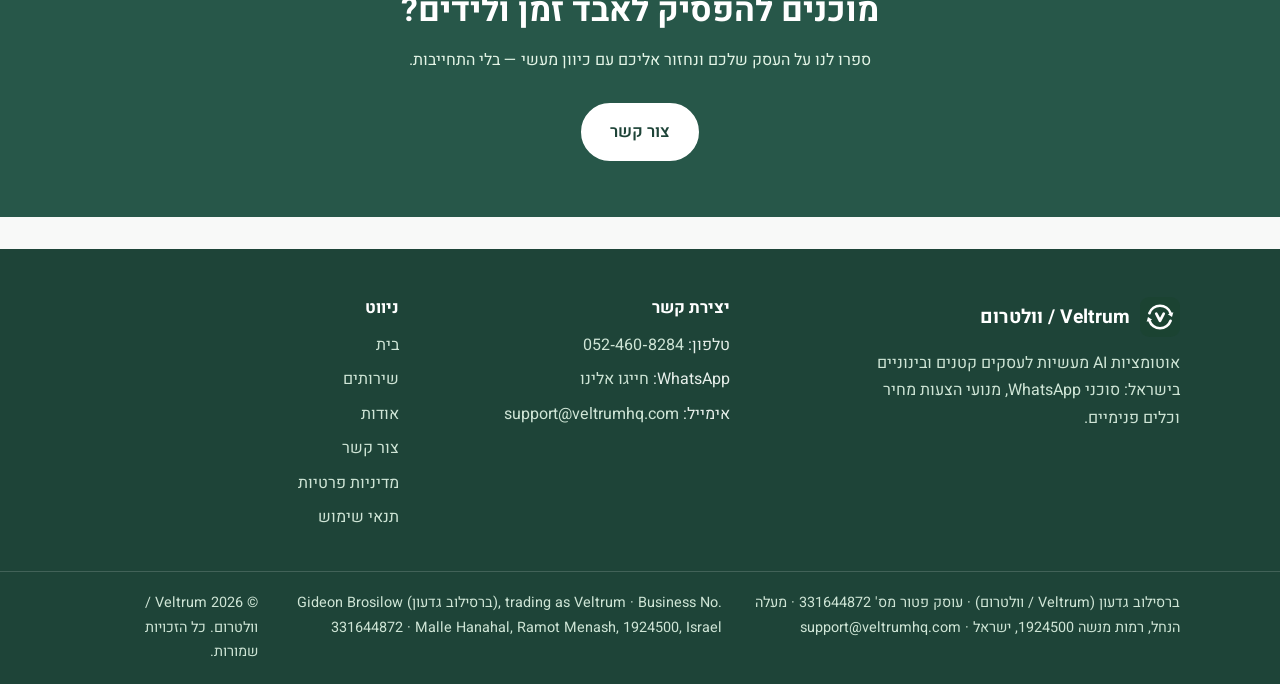
==== commit a403ce0c: "Align legal identity lines with the business documents Every footer now carries a bilingual legal bl" ====
--- a/index.html
+++ b/index.html
@@ -197,7 +197,17 @@
     </div>
     <div class="footer-bottom">
       <div class="container">
-        <p class="legal-footer">Veltrum (וולטרום) — עוסק פטור מס' 331644872, בבעלות ברסילוב גדעון</p>
+        <p class="legal-line" dir="rtl" lang="he">
+          ברסילוב גדעון (Veltrum / וולטרום) &middot;
+          עוסק פטור מס' 331644872 &middot;
+          מעלה הנחל, רמות מנשה 1924500, ישראל &middot;
+          <a href="mailto:support@veltrumhq.com">support@veltrumhq.com</a>
+        </p>
+        <p class="legal-line-en" dir="ltr" lang="en">
+          Gideon Brosilow (ברסילוב גדעון), trading as Veltrum &middot;
+          Business No. 331644872 &middot;
+          Malle Hanahal, Ramot Menash, 1924500, Israel
+        </p>
         <p>© 2026 Veltrum / וולטרום. כל הזכויות שמורות.</p>
       </div>
     </div>
--- a/css/style.css
+++ b/css/style.css
@@ -800,6 +800,19 @@
   font-size: 0.9rem;
 }
 
+/* Bilingual legal identity lines in the footer */
+.legal-line,
+.legal-line-en {
+  color: var(--footer-link);
+  font-size: 0.9rem;
+}
+
+/* Static (non-link) address value on the contact page */
+.channel-address {
+  font-weight: 600;
+  color: var(--green-800);
+}
+
 /* --- Desktop ------------------------------------------------------------ */
 
 @media (min-width: 820px) {
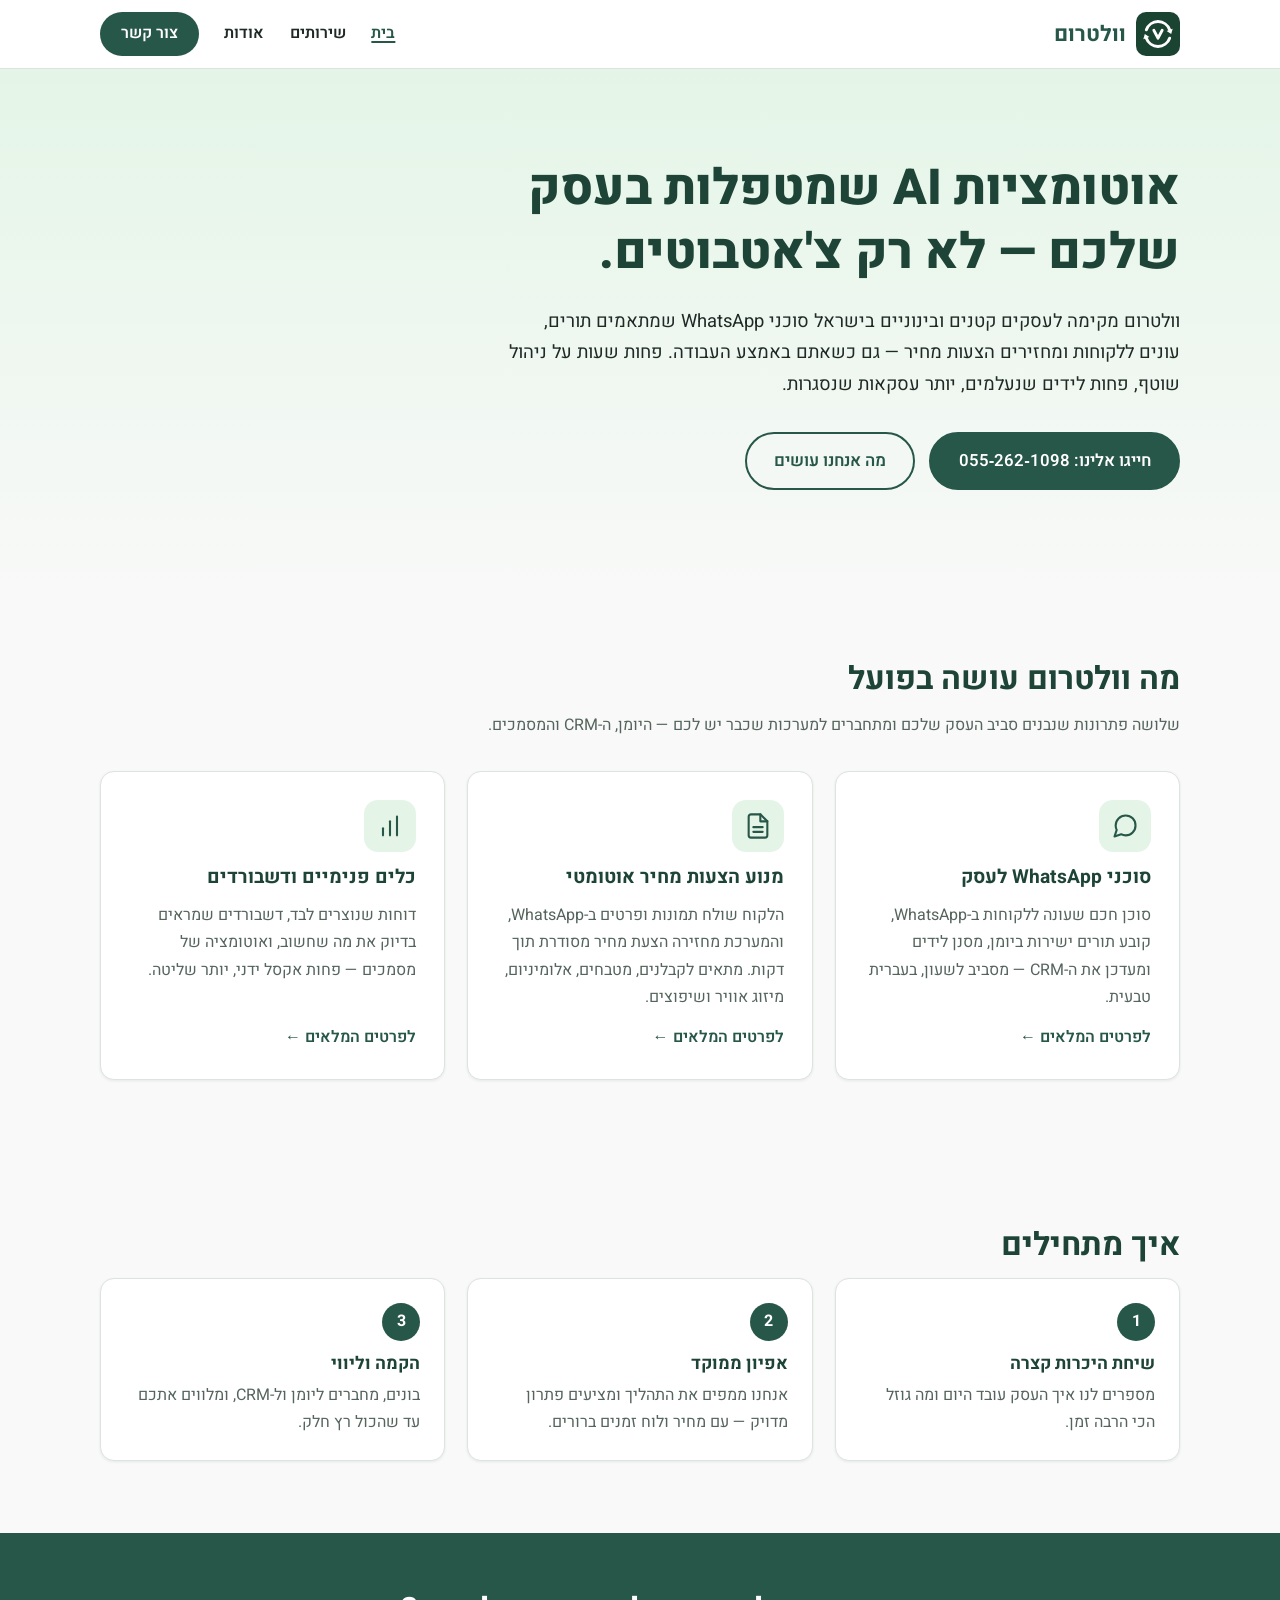
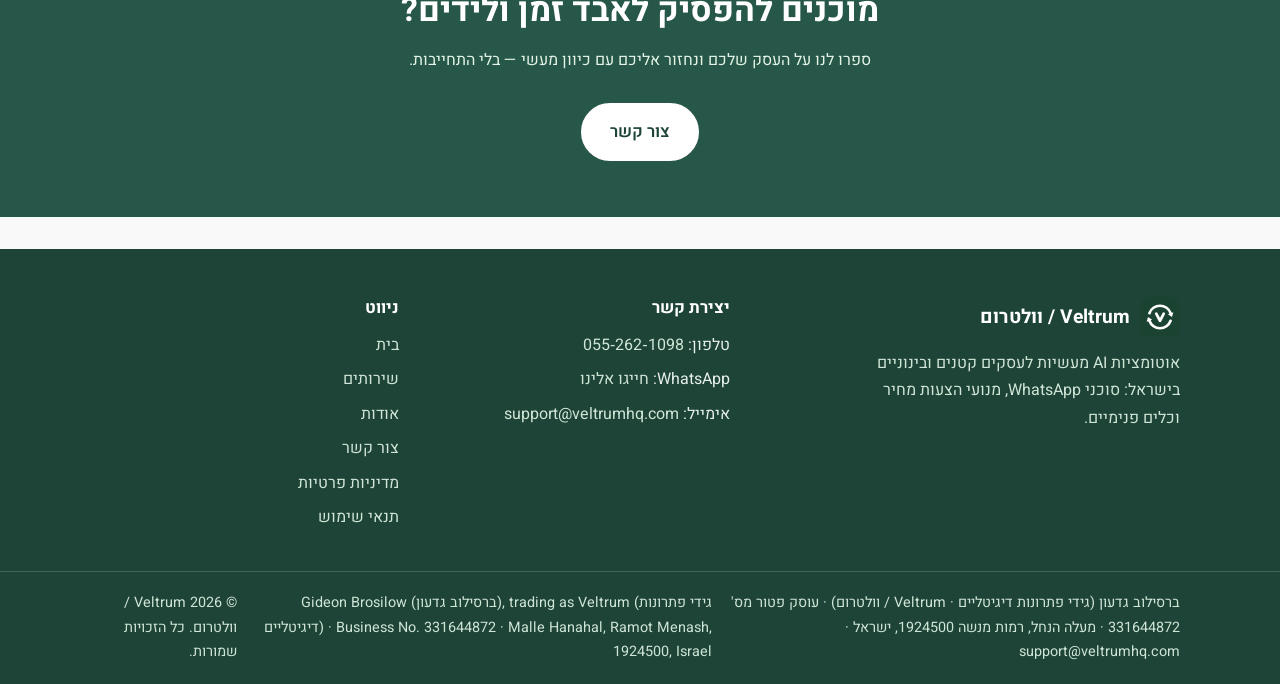
==== commit adc0b8da: "Update phone to 055-262-1098, add registered trade name, add Meta domain verification tag" ====
--- a/index.html
+++ b/index.html
@@ -1,9 +1,10 @@
 <!DOCTYPE html>
 <html lang="he" dir="rtl">
 <head>
+  <meta name="facebook-domain-verification" content="qgvidwbexy7lkery226besrbii4dme" />
   <meta charset="UTF-8">
   <meta name="viewport" content="width=device-width, initial-scale=1.0">
-  <title>Veltrum / וולטרום — אוטומציות AI לעסקים בישראל</title>
+  <title>גידי פתרונות דיגיטליים · Veltrum / וולטרום — אוטומציות AI לעסקים בישראל</title>
   <meta name="description" content="וולטרום בונה סוכני WhatsApp לתיאום תורים ושירות לקוחות, מנועי הצעות מחיר אוטומטיים וכלים פנימיים לעסקים קטנים ובינוניים בישראל.">
   <link rel="canonical" href="https://veltrumhq.com/">
   <meta property="og:type" content="website">
@@ -26,12 +27,12 @@
     "founder": { "@type": "Person", "name": "ברסילוב גדעון" },
     "url": "https://veltrumhq.com/",
     "logo": "https://veltrumhq.com/assets/logo.svg",
-    "telephone": "+972-52-460-8284",
+    "telephone": "+972-55-262-1098",
     "email": "support@veltrumhq.com",
     "description": "אוטומציות AI לעסקים קטנים ובינוניים בישראל: סוכני WhatsApp, מנועי הצעות מחיר וכלים פנימיים.",
     "address": { "@type": "PostalAddress", "addressCountry": "IL" },
     "areaServed": "IL",
-    "sameAs": ["https://wa.me/972524608284"]
+    "sameAs": ["https://wa.me/972552621098"]
   }
   </script>
 </head>
@@ -71,7 +72,7 @@
           פחות שעות על ניהול שוטף, פחות לידים שנעלמים, יותר עסקאות שנסגרות.
         </p>
         <div class="hero-actions">
-          <a class="btn" href="tel:052-460-8284">חייגו&nbsp;אלינו:&nbsp;<span class="ltr-inline">052&#8209;460&#8209;8284</span></a>
+          <a class="btn" href="tel:055-262-1098">חייגו&nbsp;אלינו:&nbsp;<span class="ltr-inline">055&#8209;262&#8209;1098</span></a>
           <a class="btn btn-outline" href="services.html">מה אנחנו עושים</a>
         </div>
       </div>
@@ -178,8 +179,8 @@
       <div>
         <h2 class="footer-heading">יצירת קשר</h2>
         <ul class="footer-list">
-          <li>טלפון: <a href="tel:052-460-8284"><span class="ltr-inline">052&#8209;460&#8209;8284</span></a></li>
-          <li>WhatsApp: <a href="tel:052-460-8284">חייגו&nbsp;אלינו</a></li>
+          <li>טלפון: <a href="tel:055-262-1098"><span class="ltr-inline">055&#8209;262&#8209;1098</span></a></li>
+          <li>WhatsApp: <a href="tel:055-262-1098">חייגו&nbsp;אלינו</a></li>
           <li>אימייל: <a href="mailto:support@veltrumhq.com">support@veltrumhq.com</a></li>
         </ul>
       </div>
@@ -198,13 +199,13 @@
     <div class="footer-bottom">
       <div class="container">
         <p class="legal-line" dir="rtl" lang="he">
-          ברסילוב גדעון (Veltrum / וולטרום) &middot;
+          ברסילוב גדעון (גידי פתרונות דיגיטליים · Veltrum / וולטרום) &middot;
           עוסק פטור מס' 331644872 &middot;
           מעלה הנחל, רמות מנשה 1924500, ישראל &middot;
           <a href="mailto:support@veltrumhq.com">support@veltrumhq.com</a>
         </p>
         <p class="legal-line-en" dir="ltr" lang="en">
-          Gideon Brosilow (ברסילוב גדעון), trading as Veltrum &middot;
+          Gideon Brosilow (ברסילוב גדעון), trading as Veltrum (גידי פתרונות דיגיטליים) &middot;
           Business No. 331644872 &middot;
           Malle Hanahal, Ramot Menash, 1924500, Israel
         </p>
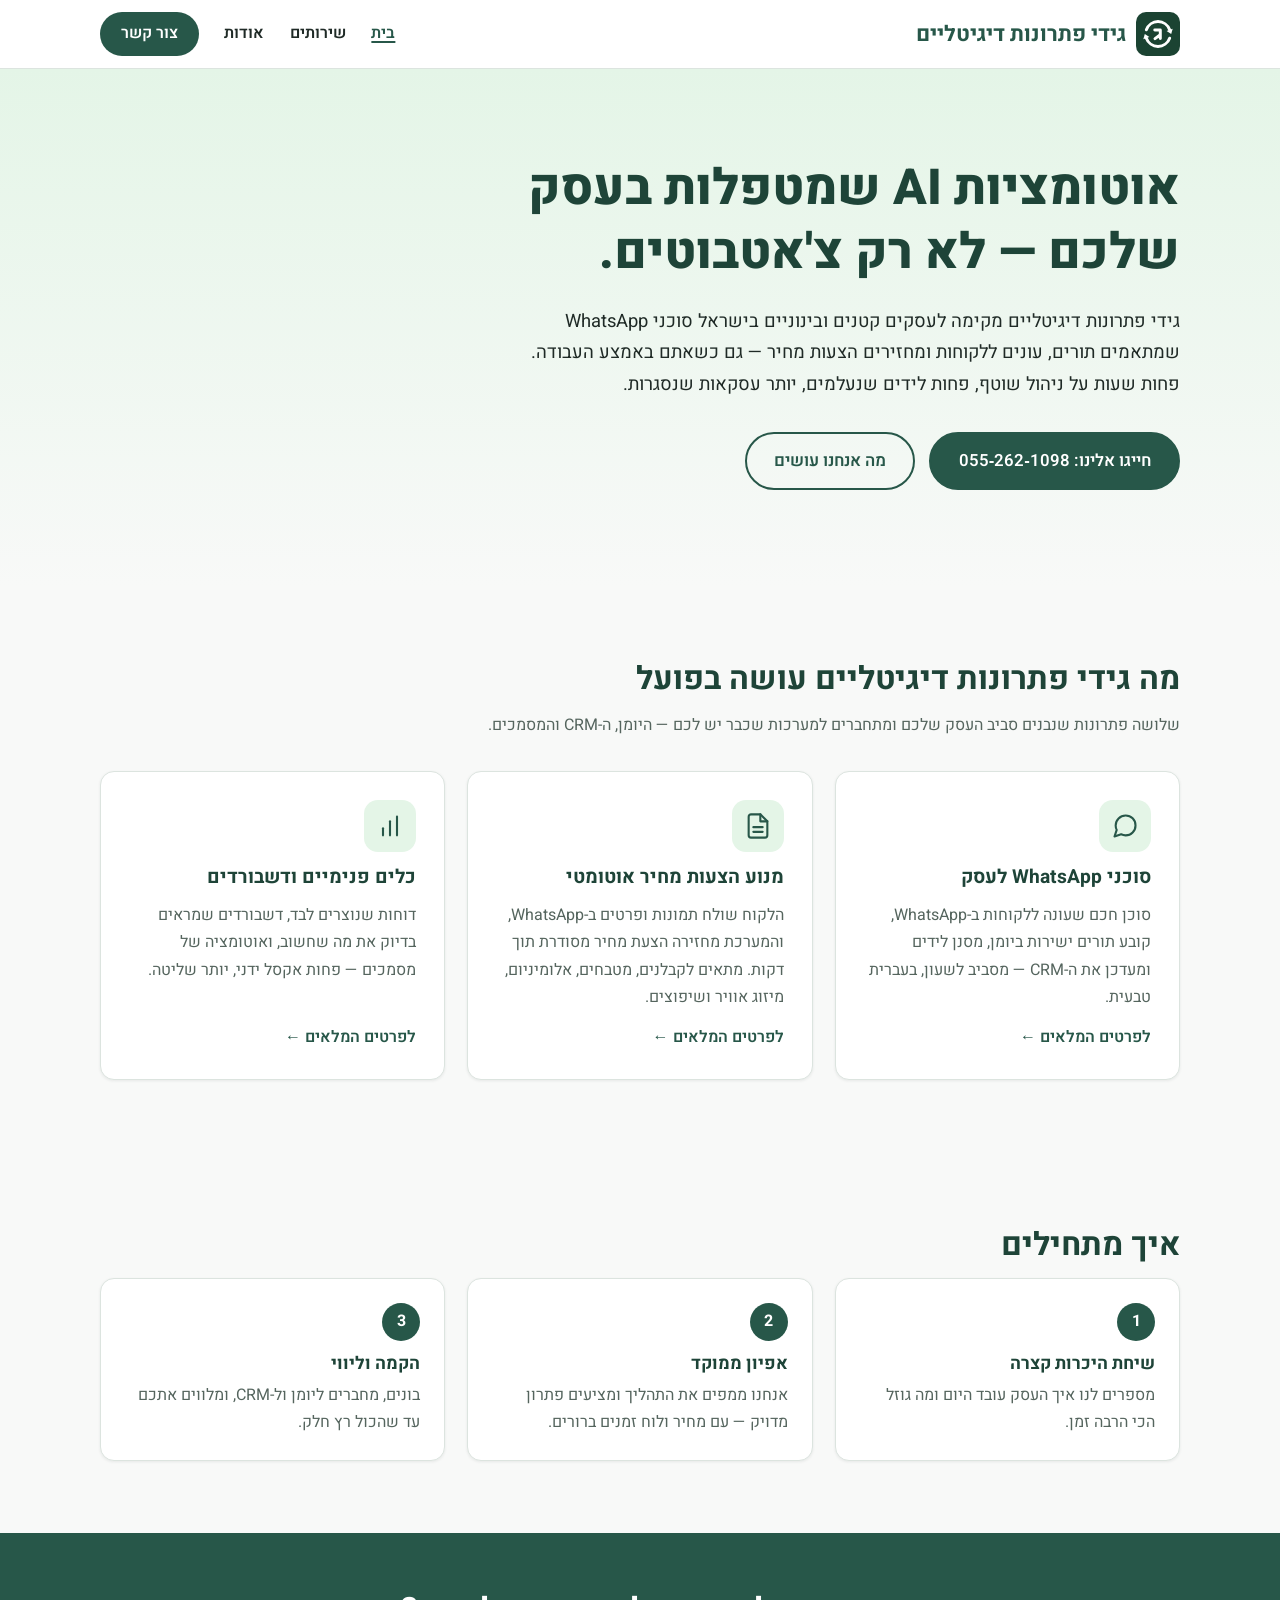
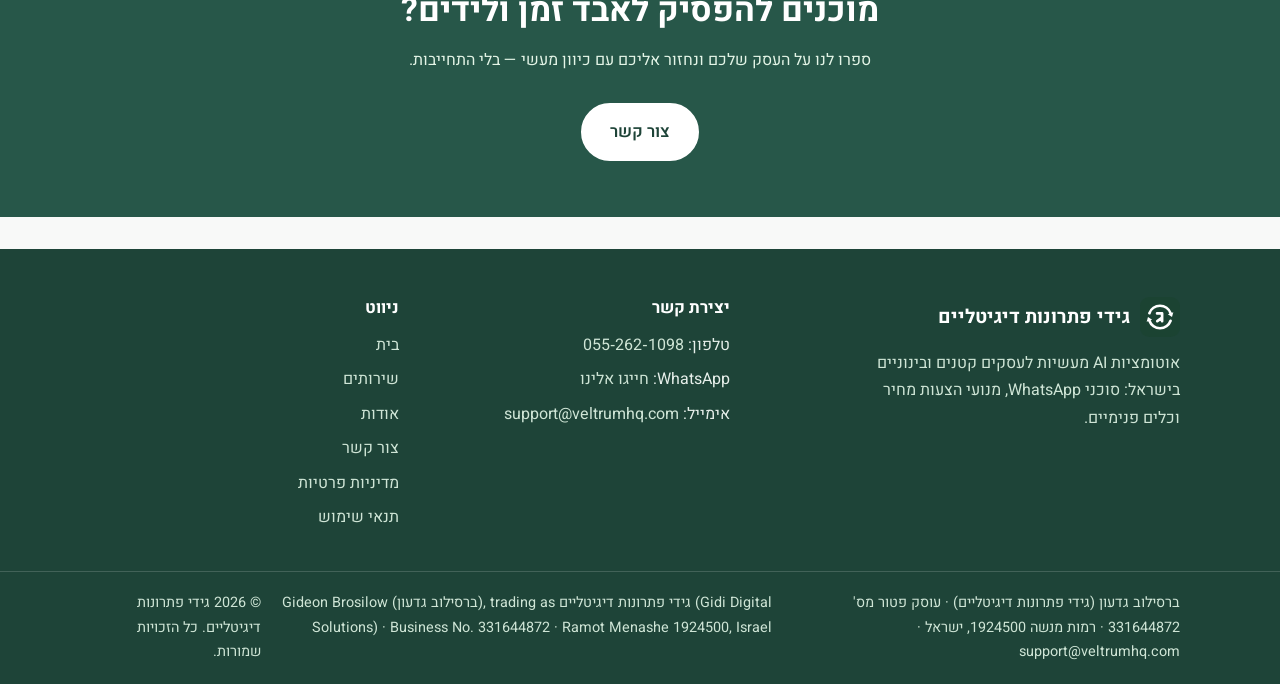
==== commit 798fb386: "Rebrand site to the registered trade name גידי פתרונות דיגיטליים Replace every Veltrum / וולטרום men" ====
--- a/index.html
+++ b/index.html
@@ -4,13 +4,13 @@
   <meta name="facebook-domain-verification" content="qgvidwbexy7lkery226besrbii4dme" />
   <meta charset="UTF-8">
   <meta name="viewport" content="width=device-width, initial-scale=1.0">
-  <title>גידי פתרונות דיגיטליים · Veltrum / וולטרום — אוטומציות AI לעסקים בישראל</title>
-  <meta name="description" content="וולטרום בונה סוכני WhatsApp לתיאום תורים ושירות לקוחות, מנועי הצעות מחיר אוטומטיים וכלים פנימיים לעסקים קטנים ובינוניים בישראל.">
+  <title>גידי פתרונות דיגיטליים — אוטומציות AI לעסקים בישראל</title>
+  <meta name="description" content="גידי פתרונות דיגיטליים בונה סוכני WhatsApp לתיאום תורים ושירות לקוחות, מנועי הצעות מחיר אוטומטיים וכלים פנימיים לעסקים קטנים ובינוניים בישראל.">
   <link rel="canonical" href="https://veltrumhq.com/">
   <meta property="og:type" content="website">
-  <meta property="og:site_name" content="Veltrum">
+  <meta property="og:site_name" content="גידי פתרונות דיגיטליים">
   <meta property="og:locale" content="he_IL">
-  <meta property="og:title" content="Veltrum / וולטרום — אוטומציות AI לעסקים בישראל">
+  <meta property="og:title" content="גידי פתרונות דיגיטליים — אוטומציות AI לעסקים בישראל">
   <meta property="og:description" content="סוכני WhatsApp, מנועי הצעות מחיר וכלים פנימיים — אוטומציה מעשית עם תוצאות מדידות.">
   <meta property="og:url" content="https://veltrumhq.com/">
   <link rel="icon" type="image/svg+xml" href="assets/logo.svg">
@@ -22,15 +22,16 @@
   {
     "@context": "https://schema.org",
     "@type": "ProfessionalService",
-    "name": "Veltrum",
-    "alternateName": "וולטרום",
+    "name": "גידי פתרונות דיגיטליים",
+    "legalName": "ברסילוב גדעון",
+    "alternateName": "Gidi Digital Solutions",
     "founder": { "@type": "Person", "name": "ברסילוב גדעון" },
     "url": "https://veltrumhq.com/",
     "logo": "https://veltrumhq.com/assets/logo.svg",
     "telephone": "+972-55-262-1098",
     "email": "support@veltrumhq.com",
     "description": "אוטומציות AI לעסקים קטנים ובינוניים בישראל: סוכני WhatsApp, מנועי הצעות מחיר וכלים פנימיים.",
-    "address": { "@type": "PostalAddress", "addressCountry": "IL" },
+    "address": { "@type": "PostalAddress", "addressLocality": "רמות מנשה", "postalCode": "1924500", "addressCountry": "IL" },
     "areaServed": "IL",
     "sameAs": ["https://wa.me/972552621098"]
   }
@@ -41,8 +42,8 @@
   <header class="site-header">
     <div class="container header-inner">
       <a class="brand" href="index.html">
-        <img src="assets/logo.svg" alt="Veltrum" class="logo">
-        <span class="brand-name">וולטרום</span>
+        <img src="assets/logo.svg" alt="גידי פתרונות דיגיטליים" class="logo">
+        <span class="brand-name">גידי פתרונות דיגיטליים</span>
       </a>
       <nav class="site-nav" aria-label="ניווט ראשי">
         <button class="nav-toggle" type="button" aria-expanded="false" aria-controls="nav-menu">
@@ -67,7 +68,7 @@
       <div class="container">
         <h1>אוטומציות AI שמטפלות בעסק שלכם — לא רק צ'אטבוטים.</h1>
         <p class="hero-sub">
-          וולטרום מקימה לעסקים קטנים ובינוניים בישראל סוכני WhatsApp שמתאמים תורים,
+          גידי פתרונות דיגיטליים מקימה לעסקים קטנים ובינוניים בישראל סוכני WhatsApp שמתאמים תורים,
           עונים ללקוחות ומחזירים הצעות מחיר — גם כשאתם באמצע העבודה.
           פחות שעות על ניהול שוטף, פחות לידים שנעלמים, יותר עסקאות שנסגרות.
         </p>
@@ -80,7 +81,7 @@
 
     <section class="services-preview section">
       <div class="container">
-        <h2 class="section-title">מה וולטרום עושה בפועל</h2>
+        <h2 class="section-title">מה גידי פתרונות דיגיטליים עושה בפועל</h2>
         <p class="section-intro">
           שלושה פתרונות שנבנים סביב העסק שלכם ומתחברים למערכות שכבר יש לכם —
           היומן, ה-CRM והמסמכים.
@@ -168,8 +169,8 @@
     <div class="container footer-grid">
       <div>
         <div class="footer-brand-row">
-          <img src="assets/logo.svg" alt="Veltrum" class="logo">
-          <span class="footer-brand-name">Veltrum / וולטרום</span>
+          <img src="assets/logo.svg" alt="גידי פתרונות דיגיטליים" class="logo">
+          <span class="footer-brand-name">גידי פתרונות דיגיטליים</span>
         </div>
         <p class="footer-tagline">
           אוטומציות AI מעשיות לעסקים קטנים ובינוניים בישראל: סוכני WhatsApp,
@@ -199,17 +200,17 @@
     <div class="footer-bottom">
       <div class="container">
         <p class="legal-line" dir="rtl" lang="he">
-          ברסילוב גדעון (גידי פתרונות דיגיטליים · Veltrum / וולטרום) &middot;
+          ברסילוב גדעון (גידי פתרונות דיגיטליים) &middot;
           עוסק פטור מס' 331644872 &middot;
-          מעלה הנחל, רמות מנשה 1924500, ישראל &middot;
+          רמות מנשה 1924500, ישראל &middot;
           <a href="mailto:support@veltrumhq.com">support@veltrumhq.com</a>
         </p>
         <p class="legal-line-en" dir="ltr" lang="en">
-          Gideon Brosilow (ברסילוב גדעון), trading as Veltrum (גידי פתרונות דיגיטליים) &middot;
+          Gideon Brosilow (ברסילוב גדעון), trading as גידי פתרונות דיגיטליים (Gidi Digital Solutions) &middot;
           Business No. 331644872 &middot;
-          Malle Hanahal, Ramot Menash, 1924500, Israel
-        </p>
-        <p>© 2026 Veltrum / וולטרום. כל הזכויות שמורות.</p>
+          Ramot Menashe 1924500, Israel
+        </p>
+        <p>© 2026 גידי פתרונות דיגיטליים. כל הזכויות שמורות.</p>
       </div>
     </div>
   </footer>
--- a/css/style.css
+++ b/css/style.css
@@ -1,5 +1,5 @@
 /* ==========================================================================
-   Veltrum — shared stylesheet (all pages)
+   גידי פתרונות דיגיטליים — shared stylesheet (all pages)
    Mobile-first, RTL (html[dir="rtl"]). Palette extracted from the brand logo.
    ========================================================================== */
 
@@ -868,3 +868,10 @@
     justify-content: space-between;
   }
 }
+
+/* Longer brand name: keep the header on one line on narrow phones */
+.brand-name { white-space: nowrap; }
+@media (max-width: 480px) {
+  .brand-name { font-size: 1.02rem; }
+  .site-header .logo { height: 38px; width: 38px; }
+}
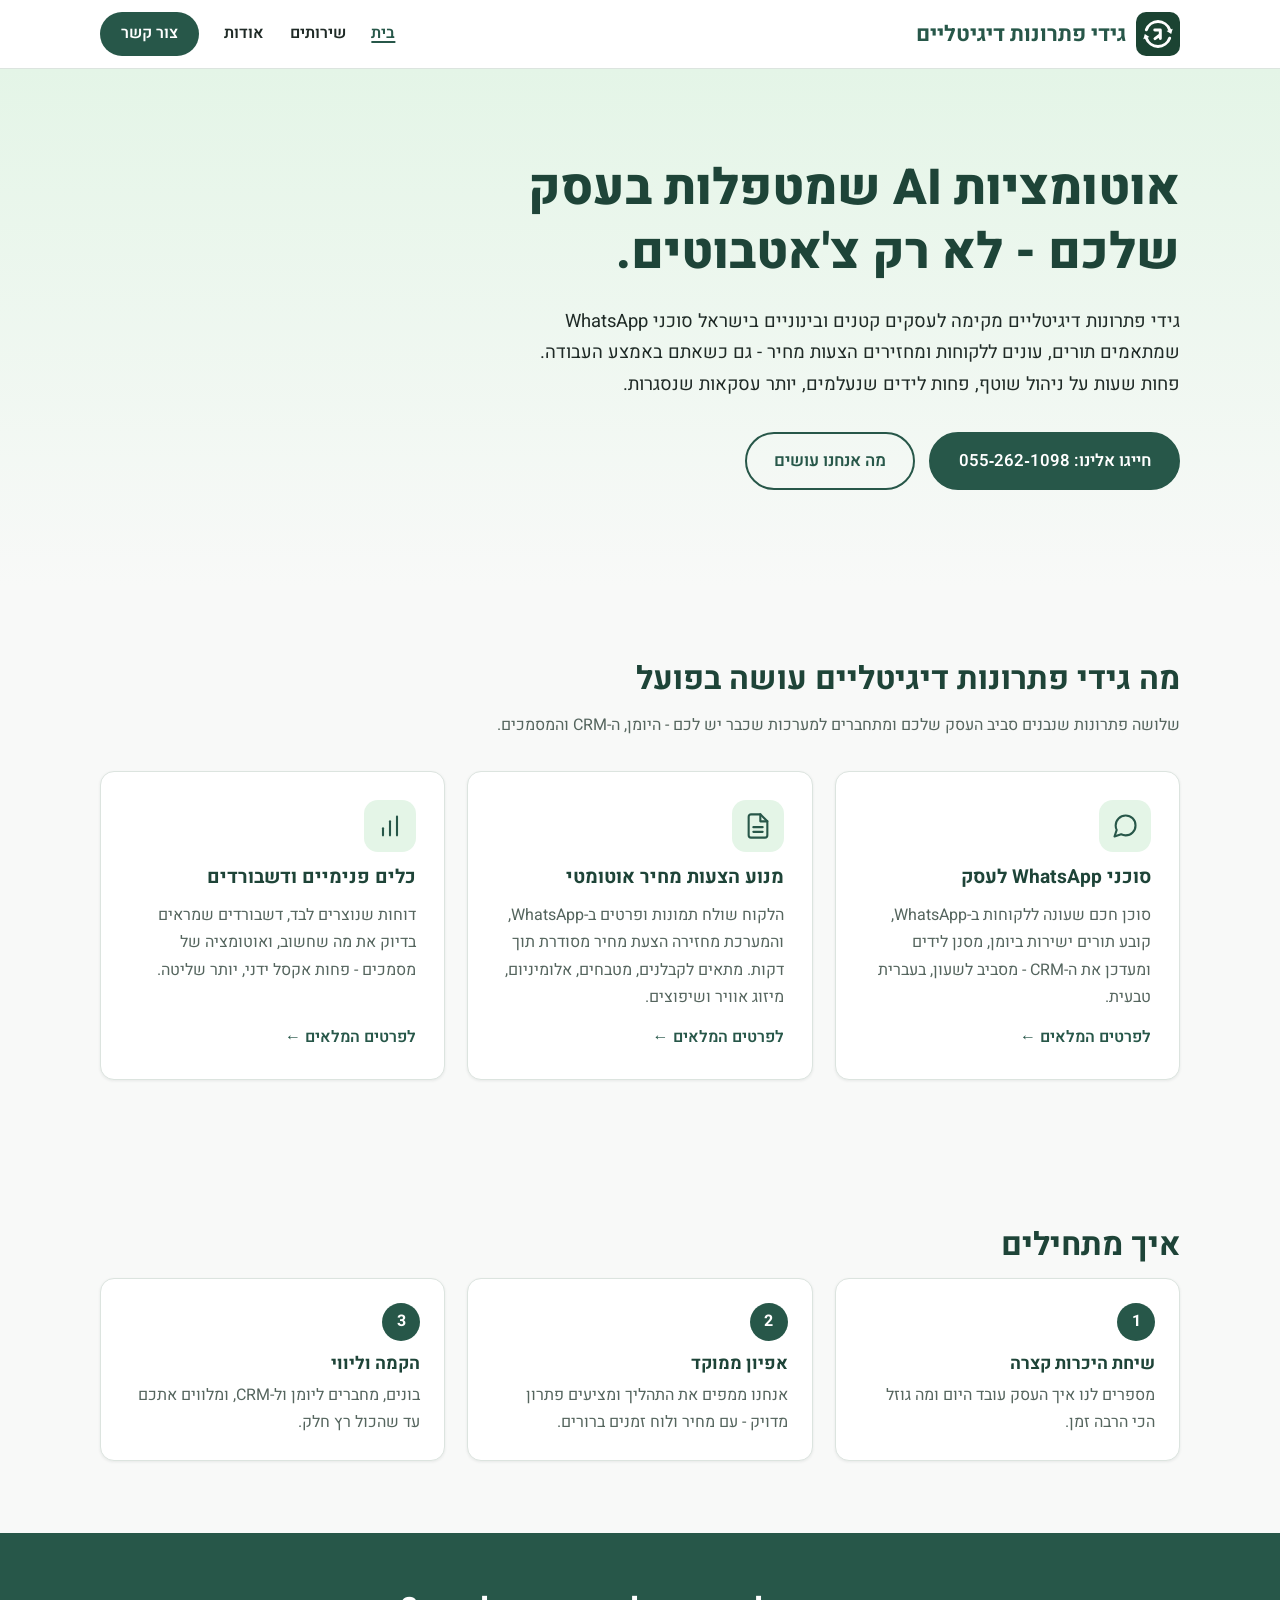
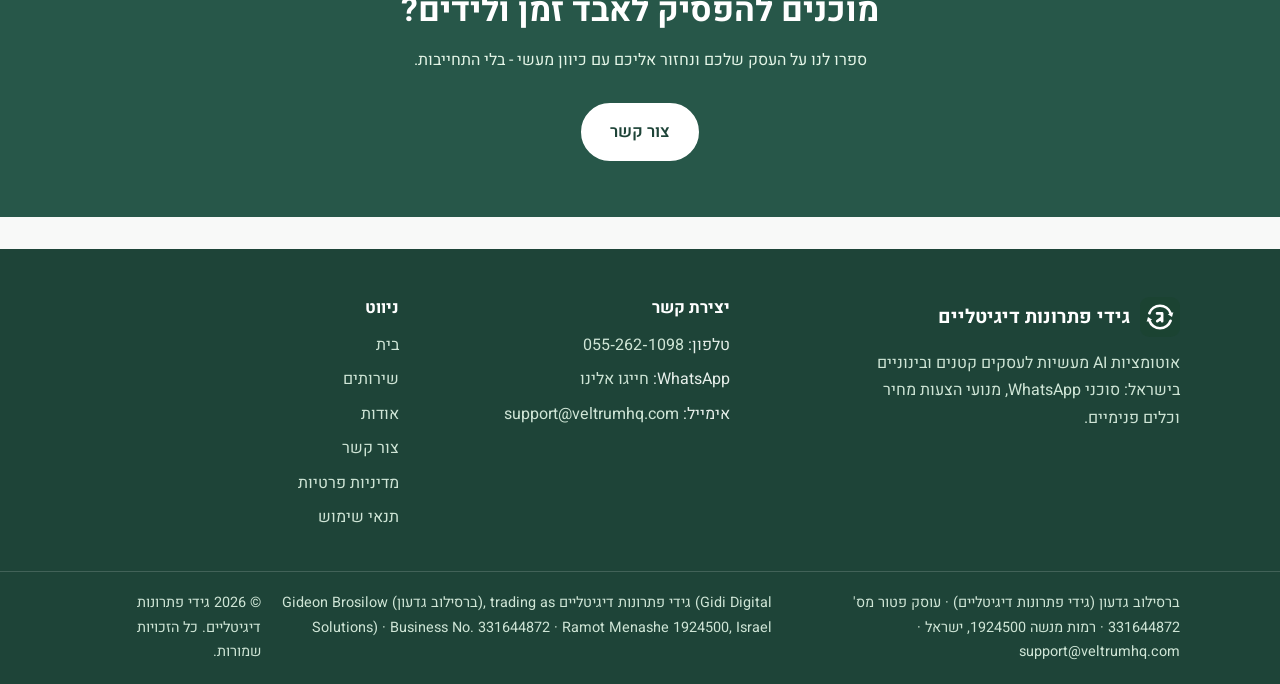
==== commit faaa77f1: "Replace all long dashes with single hyphens across the site Co-Authored-By: Claude Opus 5.5 <noreply" ====
--- a/index.html
+++ b/index.html
@@ -4,14 +4,14 @@
   <meta name="facebook-domain-verification" content="qgvidwbexy7lkery226besrbii4dme" />
   <meta charset="UTF-8">
   <meta name="viewport" content="width=device-width, initial-scale=1.0">
-  <title>גידי פתרונות דיגיטליים — אוטומציות AI לעסקים בישראל</title>
+  <title>גידי פתרונות דיגיטליים - אוטומציות AI לעסקים בישראל</title>
   <meta name="description" content="גידי פתרונות דיגיטליים בונה סוכני WhatsApp לתיאום תורים ושירות לקוחות, מנועי הצעות מחיר אוטומטיים וכלים פנימיים לעסקים קטנים ובינוניים בישראל.">
   <link rel="canonical" href="https://veltrumhq.com/">
   <meta property="og:type" content="website">
   <meta property="og:site_name" content="גידי פתרונות דיגיטליים">
   <meta property="og:locale" content="he_IL">
-  <meta property="og:title" content="גידי פתרונות דיגיטליים — אוטומציות AI לעסקים בישראל">
-  <meta property="og:description" content="סוכני WhatsApp, מנועי הצעות מחיר וכלים פנימיים — אוטומציה מעשית עם תוצאות מדידות.">
+  <meta property="og:title" content="גידי פתרונות דיגיטליים - אוטומציות AI לעסקים בישראל">
+  <meta property="og:description" content="סוכני WhatsApp, מנועי הצעות מחיר וכלים פנימיים - אוטומציה מעשית עם תוצאות מדידות.">
   <meta property="og:url" content="https://veltrumhq.com/">
   <link rel="icon" type="image/svg+xml" href="assets/logo.svg">
   <link rel="preconnect" href="https://fonts.googleapis.com">
@@ -66,10 +66,10 @@
 
     <section class="hero">
       <div class="container">
-        <h1>אוטומציות AI שמטפלות בעסק שלכם — לא רק צ'אטבוטים.</h1>
+        <h1>אוטומציות AI שמטפלות בעסק שלכם - לא רק צ'אטבוטים.</h1>
         <p class="hero-sub">
           גידי פתרונות דיגיטליים מקימה לעסקים קטנים ובינוניים בישראל סוכני WhatsApp שמתאמים תורים,
-          עונים ללקוחות ומחזירים הצעות מחיר — גם כשאתם באמצע העבודה.
+          עונים ללקוחות ומחזירים הצעות מחיר - גם כשאתם באמצע העבודה.
           פחות שעות על ניהול שוטף, פחות לידים שנעלמים, יותר עסקאות שנסגרות.
         </p>
         <div class="hero-actions">
@@ -83,7 +83,7 @@
       <div class="container">
         <h2 class="section-title">מה גידי פתרונות דיגיטליים עושה בפועל</h2>
         <p class="section-intro">
-          שלושה פתרונות שנבנים סביב העסק שלכם ומתחברים למערכות שכבר יש לכם —
+          שלושה פתרונות שנבנים סביב העסק שלכם ומתחברים למערכות שכבר יש לכם -
           היומן, ה-CRM והמסמכים.
         </p>
         <div class="card-grid">
@@ -96,7 +96,7 @@
             <h3>סוכני WhatsApp לעסק</h3>
             <p>
               סוכן חכם שעונה ללקוחות ב-WhatsApp, קובע תורים ישירות ביומן, מסנן לידים
-              ומעדכן את ה-CRM — מסביב לשעון, בעברית טבעית.
+              ומעדכן את ה-CRM - מסביב לשעון, בעברית טבעית.
             </p>
             <a class="card-link" href="services.html#whatsapp-agents">לפרטים המלאים ←</a>
           </article>
@@ -127,7 +127,7 @@
             <h3>כלים פנימיים ודשבורדים</h3>
             <p>
               דוחות שנוצרים לבד, דשבורדים שמראים בדיוק את מה שחשוב, ואוטומציה של
-              מסמכים — פחות אקסל ידני, יותר שליטה.
+              מסמכים - פחות אקסל ידני, יותר שליטה.
             </p>
             <a class="card-link" href="services.html#internal-tools">לפרטים המלאים ←</a>
           </article>
@@ -145,7 +145,7 @@
           </li>
           <li>
             <h3>אפיון ממוקד</h3>
-            <p>אנחנו ממפים את התהליך ומציעים פתרון מדויק — עם מחיר ולוח זמנים ברורים.</p>
+            <p>אנחנו ממפים את התהליך ומציעים פתרון מדויק - עם מחיר ולוח זמנים ברורים.</p>
           </li>
           <li>
             <h3>הקמה וליווי</h3>
@@ -158,7 +158,7 @@
     <section class="cta">
       <div class="container">
         <h2>מוכנים להפסיק לאבד זמן ולידים?</h2>
-        <p>ספרו לנו על העסק שלכם ונחזור אליכם עם כיוון מעשי — בלי התחייבות.</p>
+        <p>ספרו לנו על העסק שלכם ונחזור אליכם עם כיוון מעשי - בלי התחייבות.</p>
         <a class="btn btn-on-dark" href="contact.html">צור קשר</a>
       </div>
     </section>
--- a/css/style.css
+++ b/css/style.css
@@ -1,5 +1,5 @@
 /* ==========================================================================
-   גידי פתרונות דיגיטליים — shared stylesheet (all pages)
+   גידי פתרונות דיגיטליים - shared stylesheet (all pages)
    Mobile-first, RTL (html[dir="rtl"]). Palette extracted from the brand logo.
    ========================================================================== */
 
@@ -7,7 +7,7 @@
   --green-900: #1E4438; /* footer / deep surfaces */
   --green-800: #275749; /* primary brand green (logo tile) */
   --green-700: #33705E; /* hover shade */
-  --accent: #67D073;    /* bright logo green — decorative only (fails AA on light bg) */
+  --accent: #67D073;    /* bright logo green - decorative only (fails AA on light bg) */
   --accent-soft: #E4F5E7;
   --bg: #F8F9F8;
   --surface: #FFFFFF;
